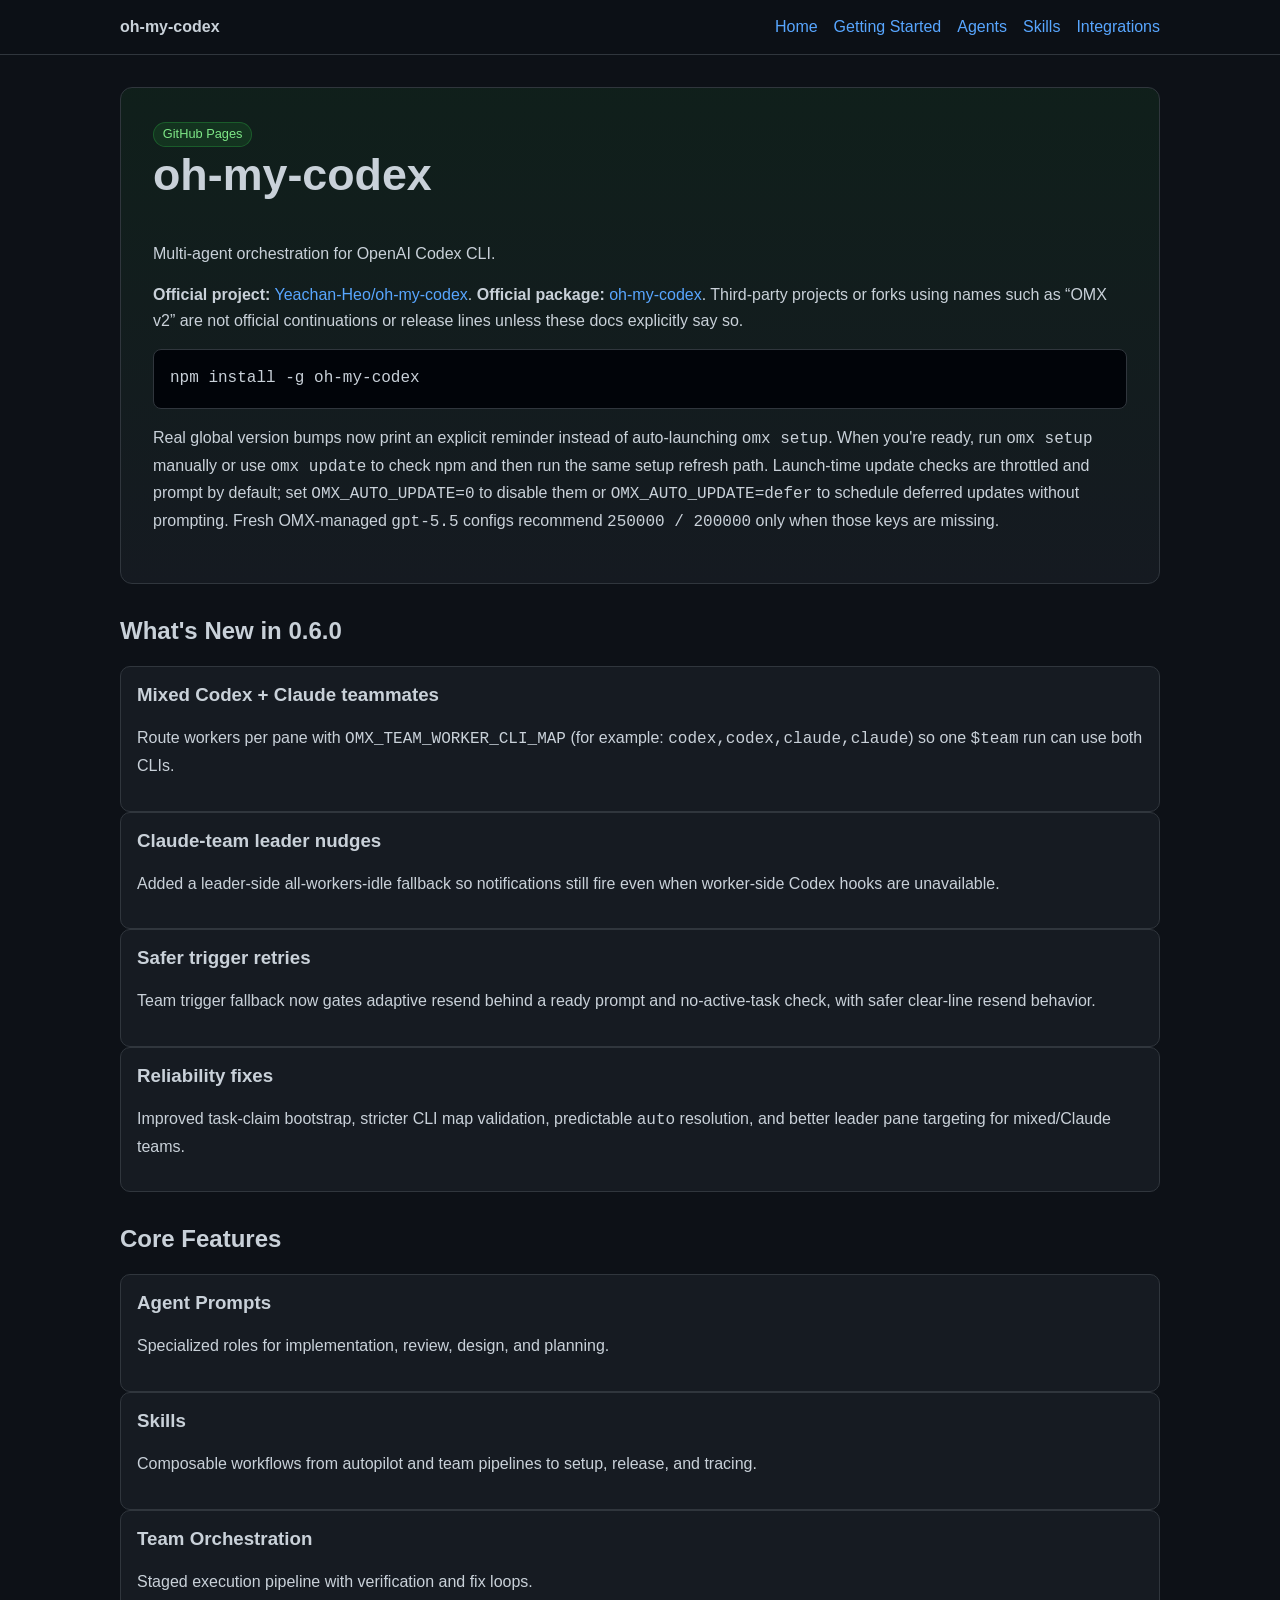
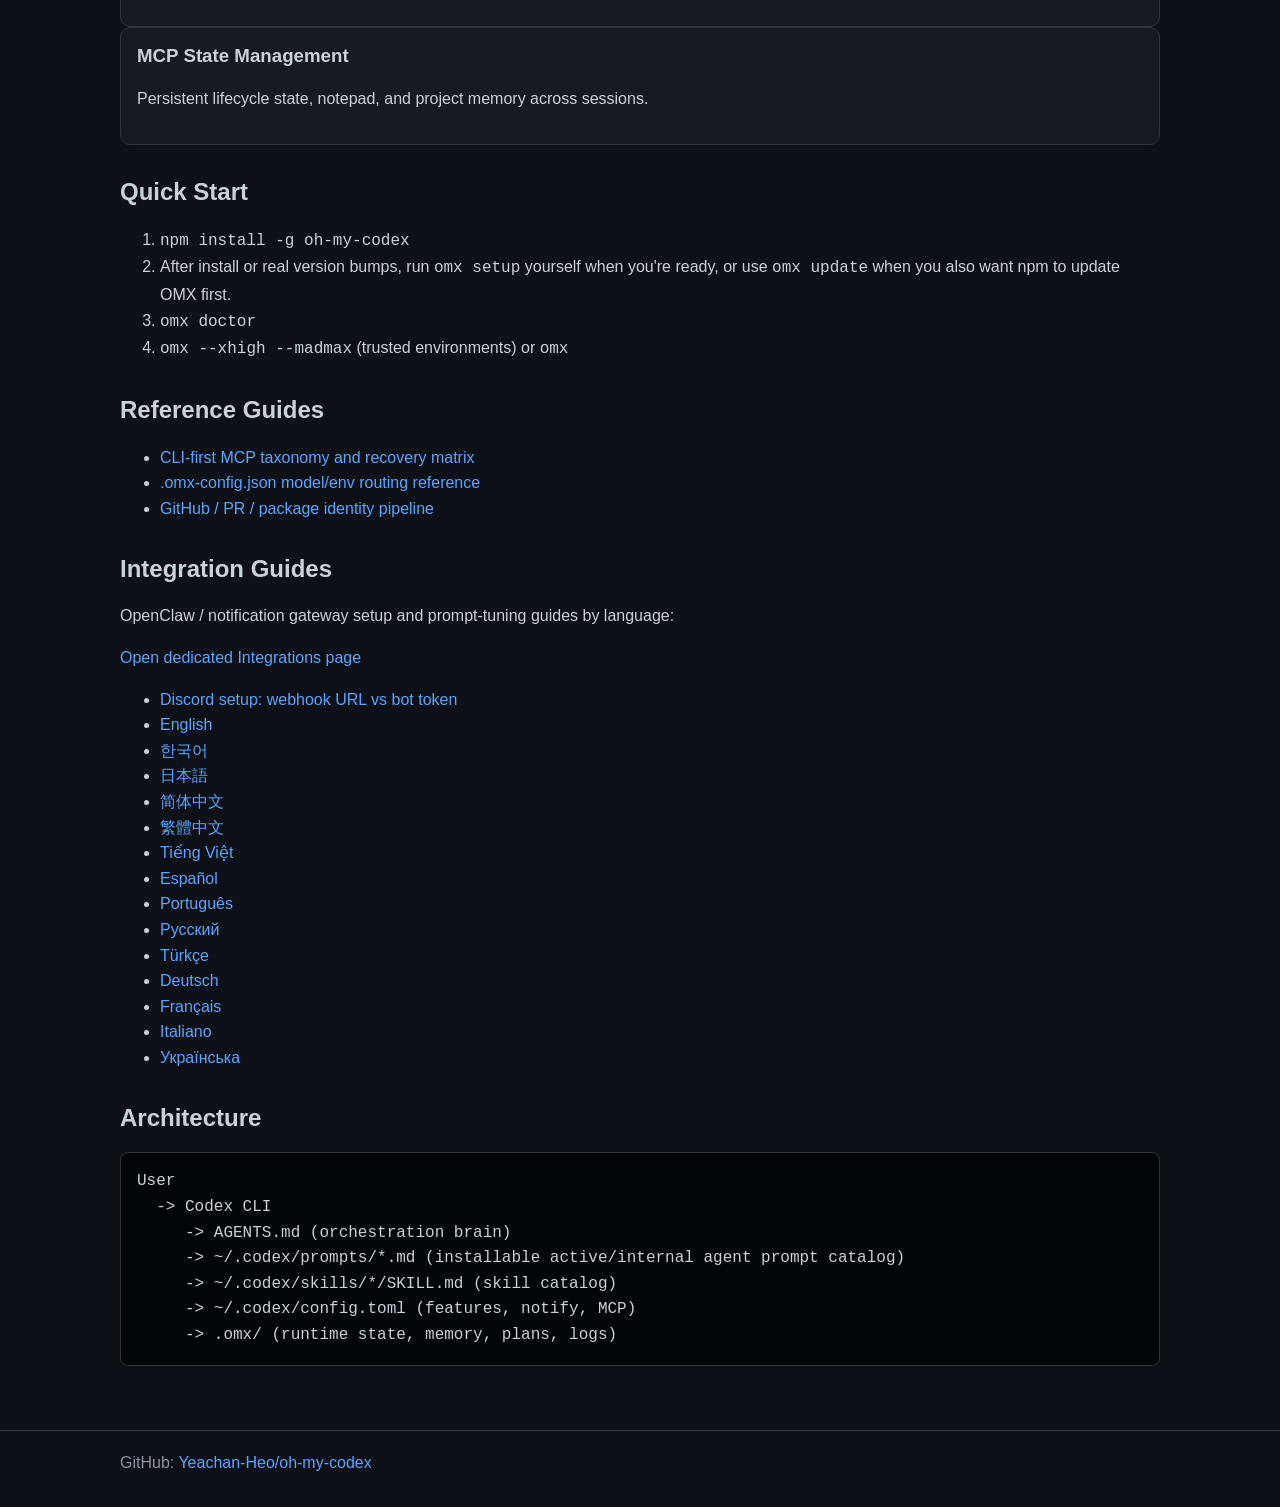
==== docs/index.html @ ea647501 "site: auto-sync from oh-my-codex source (2026-05-21)" ====
<!doctype html>
<html lang="en">
  <head>
    <meta charset="UTF-8" />
    <meta name="viewport" content="width=device-width, initial-scale=1.0" />
    <title>oh-my-codex Docs</title>
    <link rel="stylesheet" href="./style.css" />
  </head>
  <body>
    <header>
      <nav class="container nav" aria-label="Primary">
        <a class="brand" href="./index.html">oh-my-codex</a>
        <a class="active" href="./index.html">Home</a>
        <a href="./getting-started.html">Getting Started</a>
        <a href="./agents.html">Agents</a>
        <a href="./skills.html">Skills</a>
        <a href="./integrations.html">Integrations</a>
      </nav>
    </header>

    <main class="container">
      <section class="hero">
        <span class="badge">GitHub Pages</span>
        <h1>oh-my-codex</h1>
        <p>Multi-agent orchestration for OpenAI Codex CLI.</p>
        <p><strong>Official project:</strong> <a href="https://github.com/Yeachan-Heo/oh-my-codex">Yeachan-Heo/oh-my-codex</a>. <strong>Official package:</strong> <a href="https://www.npmjs.com/package/oh-my-codex">oh-my-codex</a>. Third-party projects or forks using names such as “OMX v2” are not official continuations or release lines unless these docs explicitly say so.</p>
        <pre><code>npm install -g oh-my-codex</code></pre>
        <p>Real global version bumps now print an explicit reminder instead of auto-launching <code>omx setup</code>. When you're ready, run <code>omx setup</code> manually or use <code>omx update</code> to check npm and then run the same setup refresh path. Launch-time update checks are throttled and prompt by default; set <code>OMX_AUTO_UPDATE=0</code> to disable them or <code>OMX_AUTO_UPDATE=defer</code> to schedule deferred updates without prompting. Fresh OMX-managed <code>gpt-5.5</code> configs recommend <code>250000 / 200000</code> only when those keys are missing.</p>
      </section>

      <section aria-labelledby="whats-new-060">
        <h2 id="whats-new-060">What's New in 0.6.0</h2>
        <div class="grid">
          <article class="card">
            <h3>Mixed Codex + Claude teammates</h3>
            <p>
              Route workers per pane with <code>OMX_TEAM_WORKER_CLI_MAP</code> (for example:
              <code>codex,codex,claude,claude</code>) so one <code>$team</code> run can use both CLIs.
            </p>
          </article>
          <article class="card">
            <h3>Claude-team leader nudges</h3>
            <p>
              Added a leader-side all-workers-idle fallback so notifications still fire even when worker-side Codex hooks are unavailable.
            </p>
          </article>
          <article class="card">
            <h3>Safer trigger retries</h3>
            <p>
              Team trigger fallback now gates adaptive resend behind a ready prompt and no-active-task check, with safer clear-line resend behavior.
            </p>
          </article>
          <article class="card">
            <h3>Reliability fixes</h3>
            <p>
              Improved task-claim bootstrap, stricter CLI map validation, predictable <code>auto</code> resolution, and better leader pane targeting for mixed/Claude teams.
            </p>
          </article>
        </div>
      </section>

      <h2>Core Features</h2>
      <div class="grid">
        <article class="card"><h3>Agent Prompts</h3><p>Specialized roles for implementation, review, design, and planning.</p></article>
        <article class="card"><h3>Skills</h3><p>Composable workflows from autopilot and team pipelines to setup, release, and tracing.</p></article>
        <article class="card"><h3>Team Orchestration</h3><p>Staged execution pipeline with verification and fix loops.</p></article>
        <article class="card"><h3>MCP State Management</h3><p>Persistent lifecycle state, notepad, and project memory across sessions.</p></article>
      </div>

      <h2>Quick Start</h2>
      <ol>
        <li><code>npm install -g oh-my-codex</code></li>
        <li>After install or real version bumps, run <code>omx setup</code> yourself when you're ready, or use <code>omx update</code> when you also want npm to update OMX first.</li>
        <li><code>omx doctor</code></li>
        <li><code>omx --xhigh --madmax</code> (trusted environments) or <code>omx</code></li>
      </ol>

      <h2>Reference Guides</h2>
      <ul>
        <li><a href="./architecture/cli-first-mcp-taxonomy.md">CLI-first MCP taxonomy and recovery matrix</a></li>
        <li><a href="./reference/omx-config-schema-routing.md">.omx-config.json model/env routing reference</a></li>
        <li><a href="./pipeline/github-pr-package-identity.md">GitHub / PR / package identity pipeline</a></li>
      </ul>

      <h2>Integration Guides</h2>
      <p>OpenClaw / notification gateway setup and prompt-tuning guides by language:</p>
      <p><a href="./integrations.html">Open dedicated Integrations page</a></p>
      <ul>
        <li><a href="./discord-integration.md">Discord setup: webhook URL vs bot token</a></li>
        <li><a href="./openclaw-integration.md">English</a></li>
        <li><a href="./openclaw-integration.ko.md">한국어</a></li>
        <li><a href="./openclaw-integration.ja.md">日本語</a></li>
        <li><a href="./openclaw-integration.zh.md">简体中文</a></li>
        <li><a href="./openclaw-integration.zh-TW.md">繁體中文</a></li>
        <li><a href="./openclaw-integration.vi.md">Tiếng Việt</a></li>
        <li><a href="./openclaw-integration.es.md">Español</a></li>
        <li><a href="./openclaw-integration.pt.md">Português</a></li>
        <li><a href="./openclaw-integration.ru.md">Русский</a></li>
        <li><a href="./openclaw-integration.tr.md">Türkçe</a></li>
        <li><a href="./openclaw-integration.de.md">Deutsch</a></li>
        <li><a href="./openclaw-integration.fr.md">Français</a></li>
        <li><a href="./openclaw-integration.it.md">Italiano</a></li>
        <li><a href="./openclaw-integration.uk.md">Українська</a></li>
      </ul>

      <h2>Architecture</h2>
      <pre><code>User
  -> Codex CLI
     -> AGENTS.md (orchestration brain)
     -> ~/.codex/prompts/*.md (installable active/internal agent prompt catalog)
     -> ~/.codex/skills/*/SKILL.md (skill catalog)
     -> ~/.codex/config.toml (features, notify, MCP)
     -> .omx/ (runtime state, memory, plans, logs)</code></pre>
    </main>

    <footer>
      <div class="container">
        <span class="muted">GitHub: <a href="https://github.com/Yeachan-Heo/oh-my-codex">Yeachan-Heo/oh-my-codex</a></span>
      </div>
    </footer>
  </body>
</html>
---- docs/style.css ----
* {
  box-sizing: border-box;
}

:root {
  --bg: #0d1117;
  --panel: #161b22;
  --text: #c9d1d9;
  --muted: #8b949e;
  --link: #58a6ff;
  --accent: #238636;
  --border: #30363d;
}

html,
body {
  margin: 0;
  padding: 0;
  background: var(--bg);
  color: var(--text);
  font-family: Inter, -apple-system, BlinkMacSystemFont, "Segoe UI", Roboto, Helvetica, Arial, sans-serif;
  line-height: 1.6;
}

a {
  color: var(--link);
  text-decoration: none;
}

a:hover {
  text-decoration: underline;
}

header {
  border-bottom: 1px solid var(--border);
  background: rgba(13, 17, 23, 0.95);
  position: sticky;
  top: 0;
  backdrop-filter: blur(6px);
}

.container {
  width: min(1040px, 92vw);
  margin: 0 auto;
}

.nav {
  display: flex;
  flex-wrap: wrap;
  align-items: center;
  gap: 1rem;
  padding: 0.9rem 0;
}

.brand {
  font-weight: 700;
  color: var(--text);
  margin-right: auto;
}

.nav-links {
  display: flex;
  flex-wrap: wrap;
  gap: 0.8rem;
}

.nav-links a {
  padding: 0.35rem 0.6rem;
  border-radius: 6px;
}

.nav-links a.active,
.nav-links a:hover {
  background: var(--panel);
}

main {
  padding: 2rem 0 3rem;
}

.hero {
  padding: 2rem;
  border: 1px solid var(--border);
  border-radius: 12px;
  background: linear-gradient(180deg, rgba(35, 134, 54, 0.12), rgba(22, 27, 34, 0.9));
}

h1,
h2,
h3 {
  line-height: 1.25;
  margin-top: 0;
}

h1 {
  font-size: clamp(1.8rem, 3.8vw, 2.8rem);
}

h2 {
  margin-top: 2rem;
  font-size: 1.5rem;
}

.card-grid {
  display: grid;
  grid-template-columns: repeat(auto-fit, minmax(240px, 1fr));
  gap: 1rem;
  margin-top: 1rem;
}

.card {
  background: var(--panel);
  border: 1px solid var(--border);
  border-radius: 10px;
  padding: 1rem;
}

.badge {
  display: inline-block;
  background: rgba(35, 134, 54, 0.2);
  color: #7ee787;
  border: 1px solid rgba(35, 134, 54, 0.5);
  border-radius: 999px;
  padding: 0.1rem 0.55rem;
  font-size: 0.8rem;
}

code,
pre {
  font-family: ui-monospace, SFMono-Regular, Menlo, Monaco, Consolas, "Liberation Mono", "Courier New", monospace;
}

pre {
  margin: 1rem 0;
  padding: 1rem;
  border-radius: 8px;
  border: 1px solid var(--border);
  background: #010409;
  overflow-x: auto;
}

table {
  width: 100%;
  border-collapse: collapse;
  margin-top: 1rem;
}

th,
td {
  text-align: left;
  border: 1px solid var(--border);
  padding: 0.65rem;
  vertical-align: top;
}

th {
  background: #161b22;
}

.muted {
  color: var(--muted);
}

footer {
  border-top: 1px solid var(--border);
  padding: 1.2rem 0 2rem;
  color: var(--muted);
}

@media (max-width: 700px) {
  .brand {
    width: 100%;
    margin-right: 0;
  }

  .hero {
    padding: 1.3rem;
  }
}
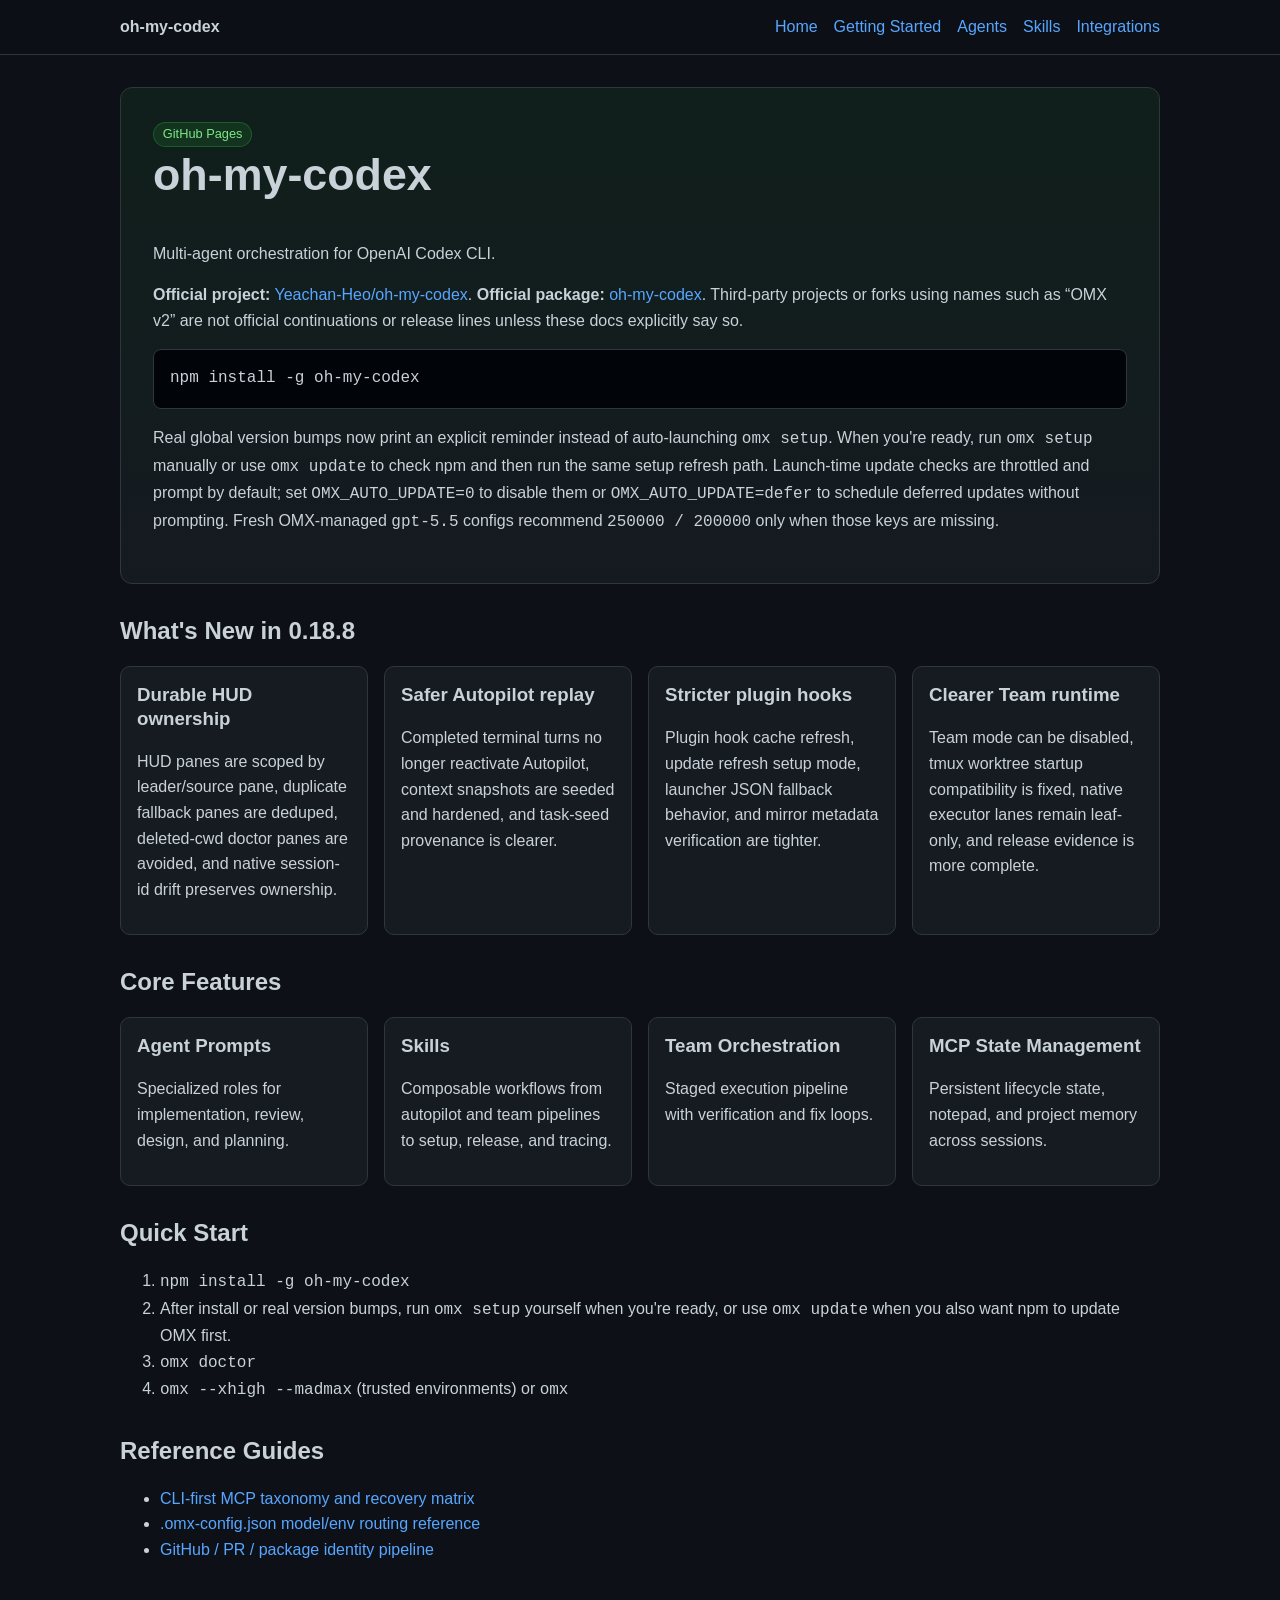
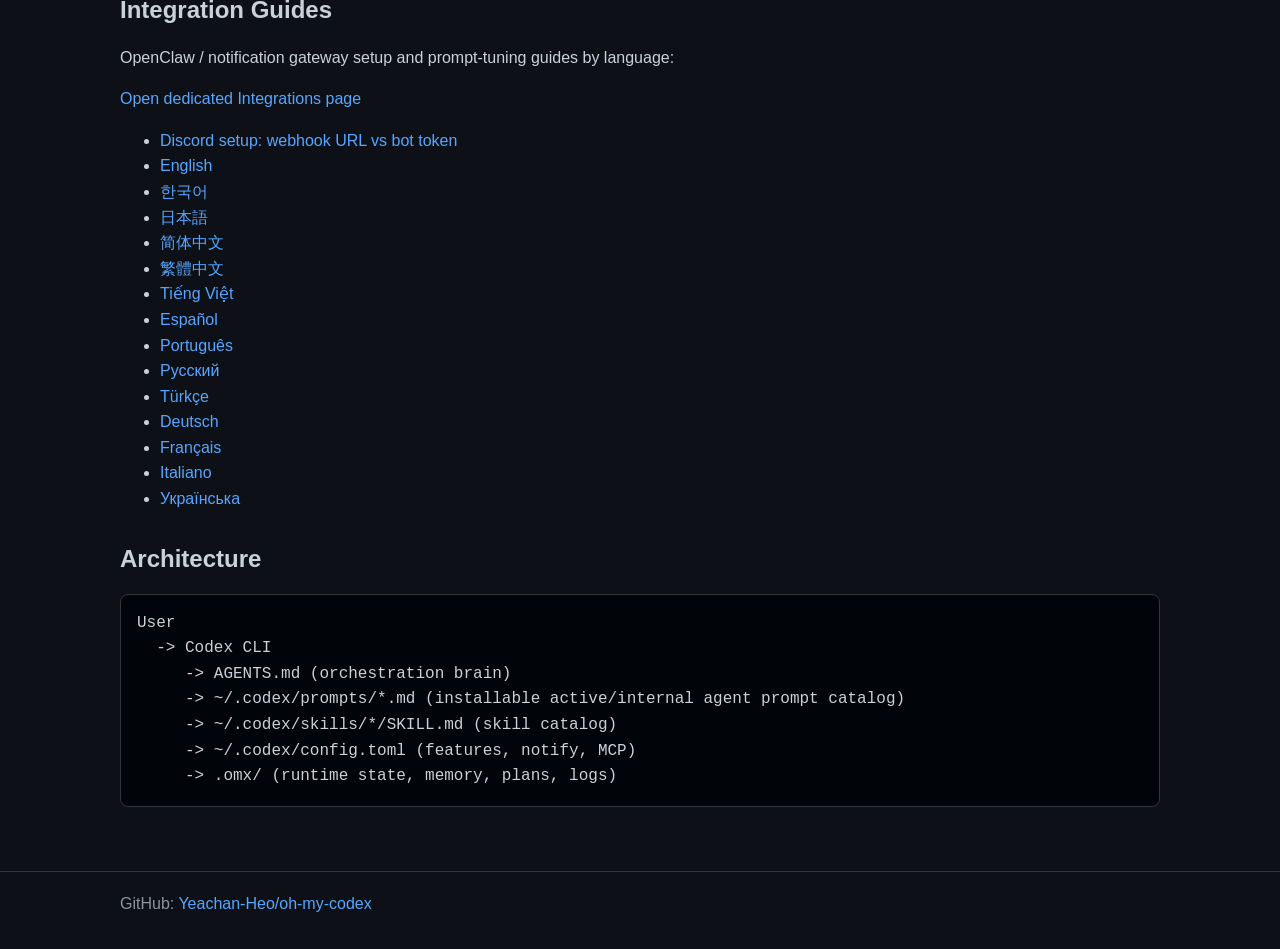
==== commit 0dea40ce: "Keep public website aligned with OmX v0.18.8 Constraint: Clean temp checkout only; canonical /home/b" ====
--- a/docs/index.html
+++ b/docs/index.html
@@ -28,33 +28,24 @@
         <p>Real global version bumps now print an explicit reminder instead of auto-launching <code>omx setup</code>. When you're ready, run <code>omx setup</code> manually or use <code>omx update</code> to check npm and then run the same setup refresh path. Launch-time update checks are throttled and prompt by default; set <code>OMX_AUTO_UPDATE=0</code> to disable them or <code>OMX_AUTO_UPDATE=defer</code> to schedule deferred updates without prompting. Fresh OMX-managed <code>gpt-5.5</code> configs recommend <code>250000 / 200000</code> only when those keys are missing.</p>
       </section>
 
-      <section aria-labelledby="whats-new-060">
-        <h2 id="whats-new-060">What's New in 0.6.0</h2>
+      <section aria-labelledby="whats-new-0188">
+        <h2 id="whats-new-0188">What's New in 0.18.8</h2>
         <div class="grid">
           <article class="card">
-            <h3>Mixed Codex + Claude teammates</h3>
-            <p>
-              Route workers per pane with <code>OMX_TEAM_WORKER_CLI_MAP</code> (for example:
-              <code>codex,codex,claude,claude</code>) so one <code>$team</code> run can use both CLIs.
-            </p>
+            <h3>Durable HUD ownership</h3>
+            <p>HUD panes are scoped by leader/source pane, duplicate fallback panes are deduped, deleted-cwd doctor panes are avoided, and native session-id drift preserves ownership.</p>
           </article>
           <article class="card">
-            <h3>Claude-team leader nudges</h3>
-            <p>
-              Added a leader-side all-workers-idle fallback so notifications still fire even when worker-side Codex hooks are unavailable.
-            </p>
+            <h3>Safer Autopilot replay</h3>
+            <p>Completed terminal turns no longer reactivate Autopilot, context snapshots are seeded and hardened, and task-seed provenance is clearer.</p>
           </article>
           <article class="card">
-            <h3>Safer trigger retries</h3>
-            <p>
-              Team trigger fallback now gates adaptive resend behind a ready prompt and no-active-task check, with safer clear-line resend behavior.
-            </p>
+            <h3>Stricter plugin hooks</h3>
+            <p>Plugin hook cache refresh, update refresh setup mode, launcher JSON fallback behavior, and mirror metadata verification are tighter.</p>
           </article>
           <article class="card">
-            <h3>Reliability fixes</h3>
-            <p>
-              Improved task-claim bootstrap, stricter CLI map validation, predictable <code>auto</code> resolution, and better leader pane targeting for mixed/Claude teams.
-            </p>
+            <h3>Clearer Team runtime</h3>
+            <p>Team mode can be disabled, tmux worktree startup compatibility is fixed, native executor lanes remain leaf-only, and release evidence is more complete.</p>
           </article>
         </div>
       </section>
--- a/docs/style.css
+++ b/docs/style.css
@@ -101,6 +101,7 @@
   font-size: 1.5rem;
 }
 
+.grid,
 .card-grid {
   display: grid;
   grid-template-columns: repeat(auto-fit, minmax(240px, 1fr));
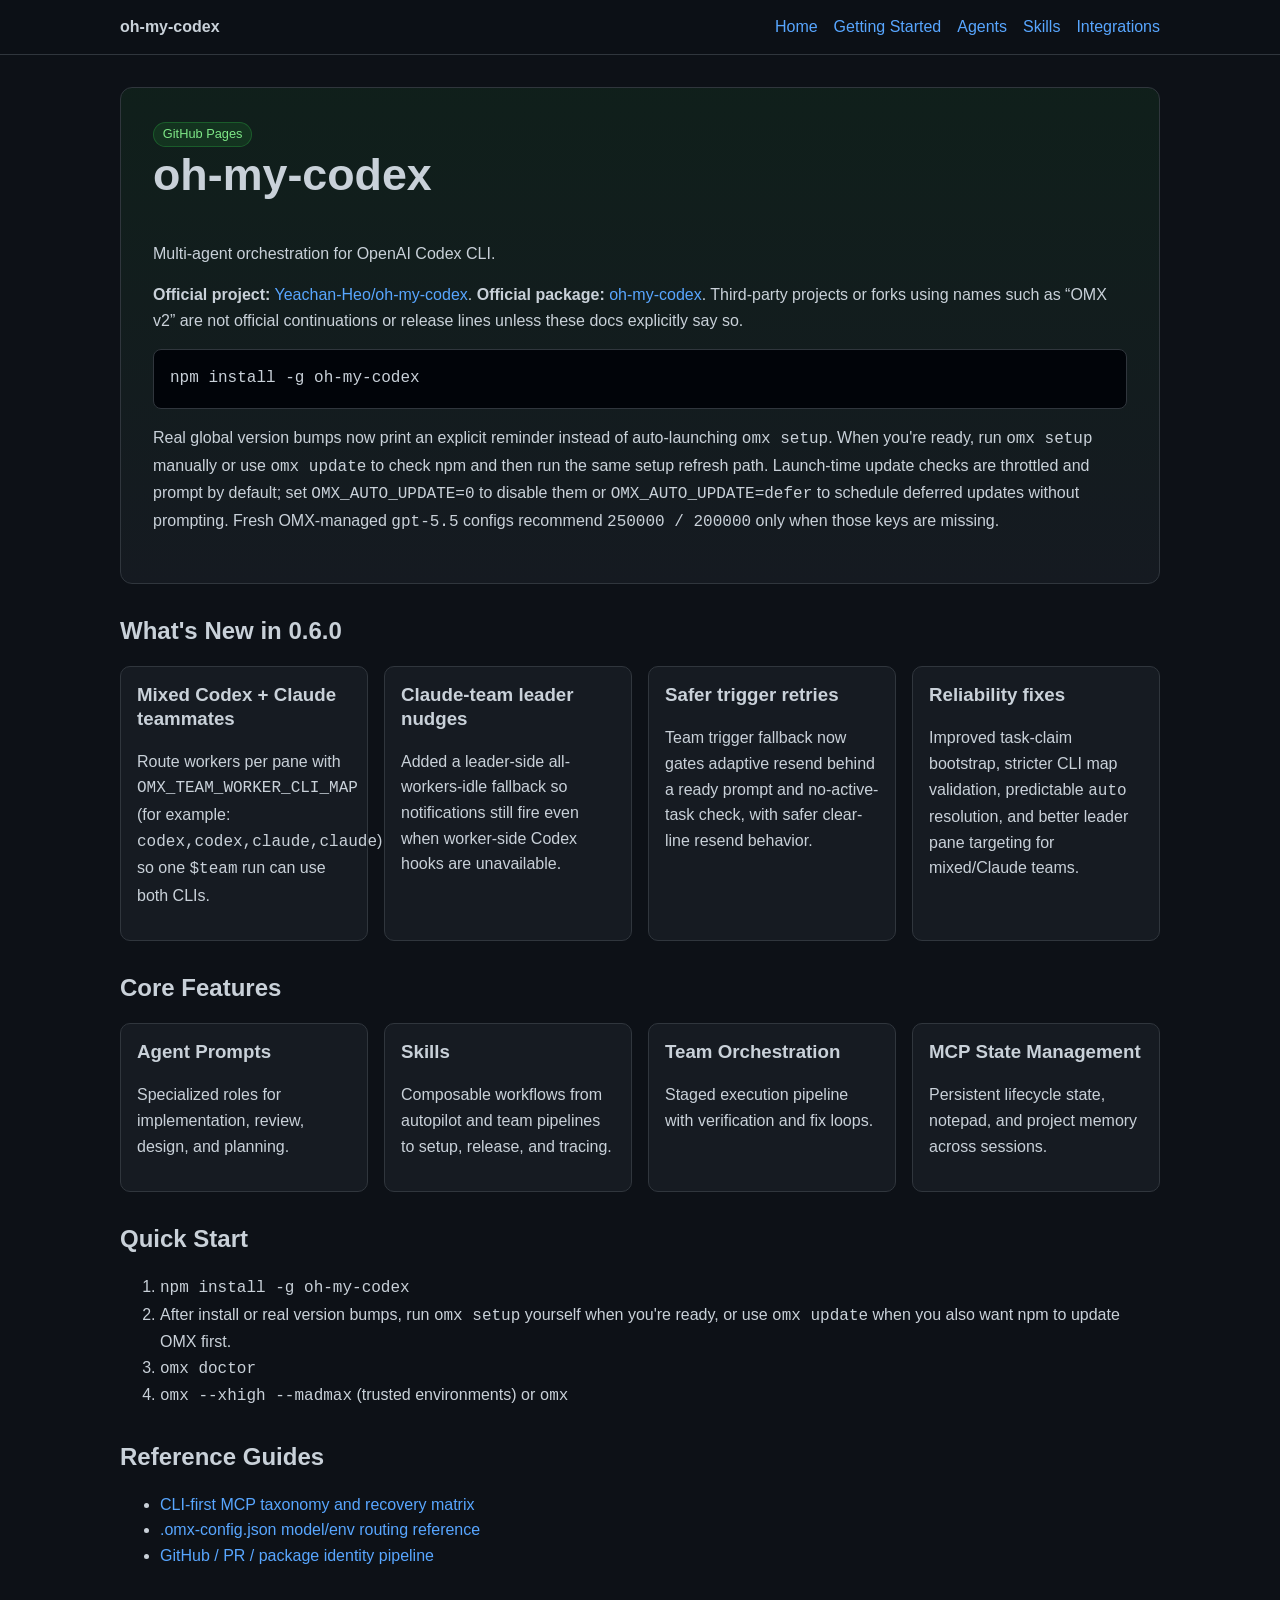
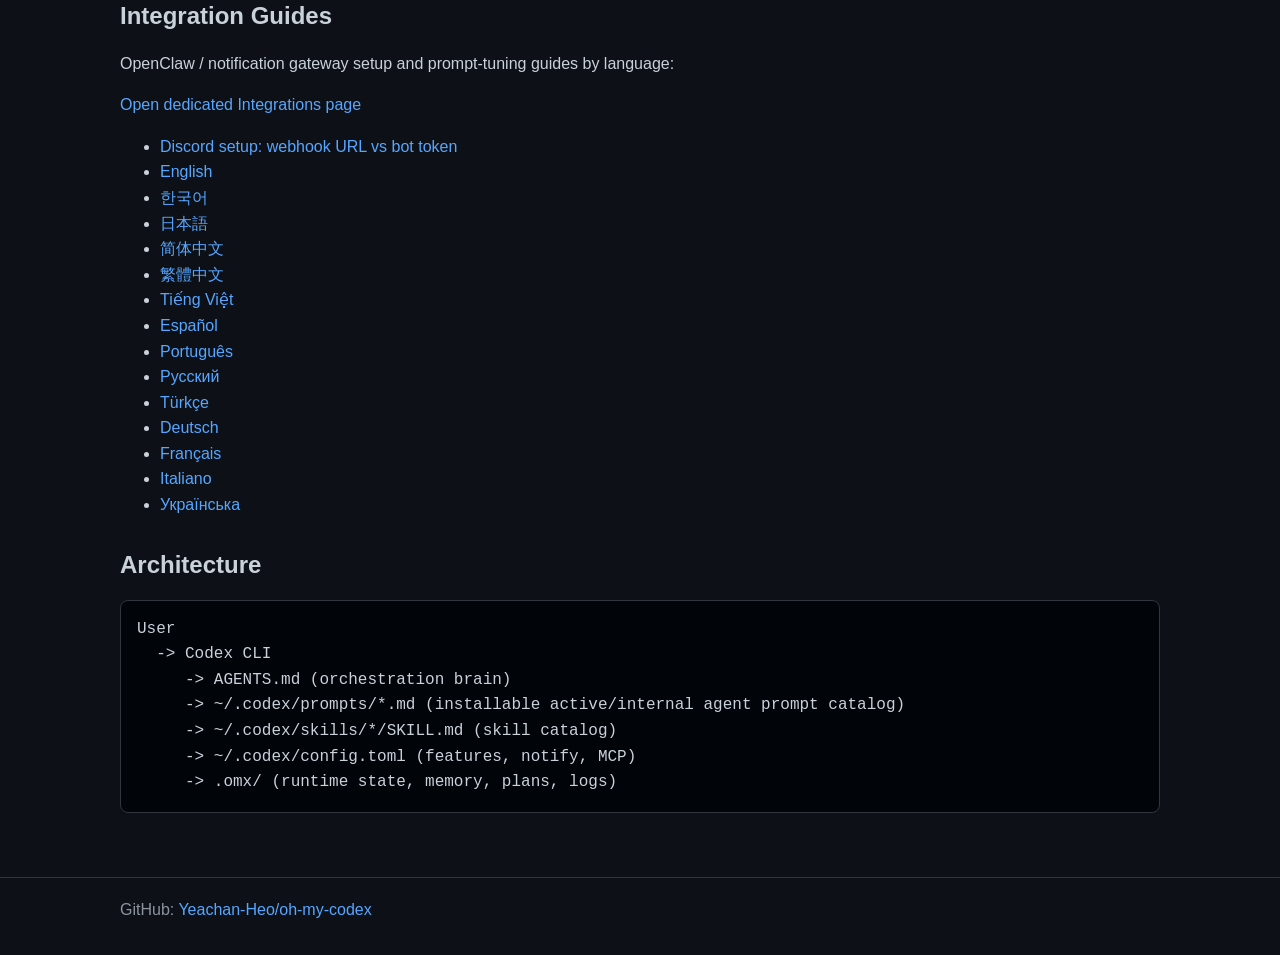
==== commit aa19e822: "site: auto-sync from oh-my-codex source (2026-06-01)" ====
--- a/docs/index.html
+++ b/docs/index.html
@@ -28,24 +28,33 @@
         <p>Real global version bumps now print an explicit reminder instead of auto-launching <code>omx setup</code>. When you're ready, run <code>omx setup</code> manually or use <code>omx update</code> to check npm and then run the same setup refresh path. Launch-time update checks are throttled and prompt by default; set <code>OMX_AUTO_UPDATE=0</code> to disable them or <code>OMX_AUTO_UPDATE=defer</code> to schedule deferred updates without prompting. Fresh OMX-managed <code>gpt-5.5</code> configs recommend <code>250000 / 200000</code> only when those keys are missing.</p>
       </section>
 
-      <section aria-labelledby="whats-new-0188">
-        <h2 id="whats-new-0188">What's New in 0.18.8</h2>
+      <section aria-labelledby="whats-new-060">
+        <h2 id="whats-new-060">What's New in 0.6.0</h2>
         <div class="grid">
           <article class="card">
-            <h3>Durable HUD ownership</h3>
-            <p>HUD panes are scoped by leader/source pane, duplicate fallback panes are deduped, deleted-cwd doctor panes are avoided, and native session-id drift preserves ownership.</p>
+            <h3>Mixed Codex + Claude teammates</h3>
+            <p>
+              Route workers per pane with <code>OMX_TEAM_WORKER_CLI_MAP</code> (for example:
+              <code>codex,codex,claude,claude</code>) so one <code>$team</code> run can use both CLIs.
+            </p>
           </article>
           <article class="card">
-            <h3>Safer Autopilot replay</h3>
-            <p>Completed terminal turns no longer reactivate Autopilot, context snapshots are seeded and hardened, and task-seed provenance is clearer.</p>
+            <h3>Claude-team leader nudges</h3>
+            <p>
+              Added a leader-side all-workers-idle fallback so notifications still fire even when worker-side Codex hooks are unavailable.
+            </p>
           </article>
           <article class="card">
-            <h3>Stricter plugin hooks</h3>
-            <p>Plugin hook cache refresh, update refresh setup mode, launcher JSON fallback behavior, and mirror metadata verification are tighter.</p>
+            <h3>Safer trigger retries</h3>
+            <p>
+              Team trigger fallback now gates adaptive resend behind a ready prompt and no-active-task check, with safer clear-line resend behavior.
+            </p>
           </article>
           <article class="card">
-            <h3>Clearer Team runtime</h3>
-            <p>Team mode can be disabled, tmux worktree startup compatibility is fixed, native executor lanes remain leaf-only, and release evidence is more complete.</p>
+            <h3>Reliability fixes</h3>
+            <p>
+              Improved task-claim bootstrap, stricter CLI map validation, predictable <code>auto</code> resolution, and better leader pane targeting for mixed/Claude teams.
+            </p>
           </article>
         </div>
       </section>
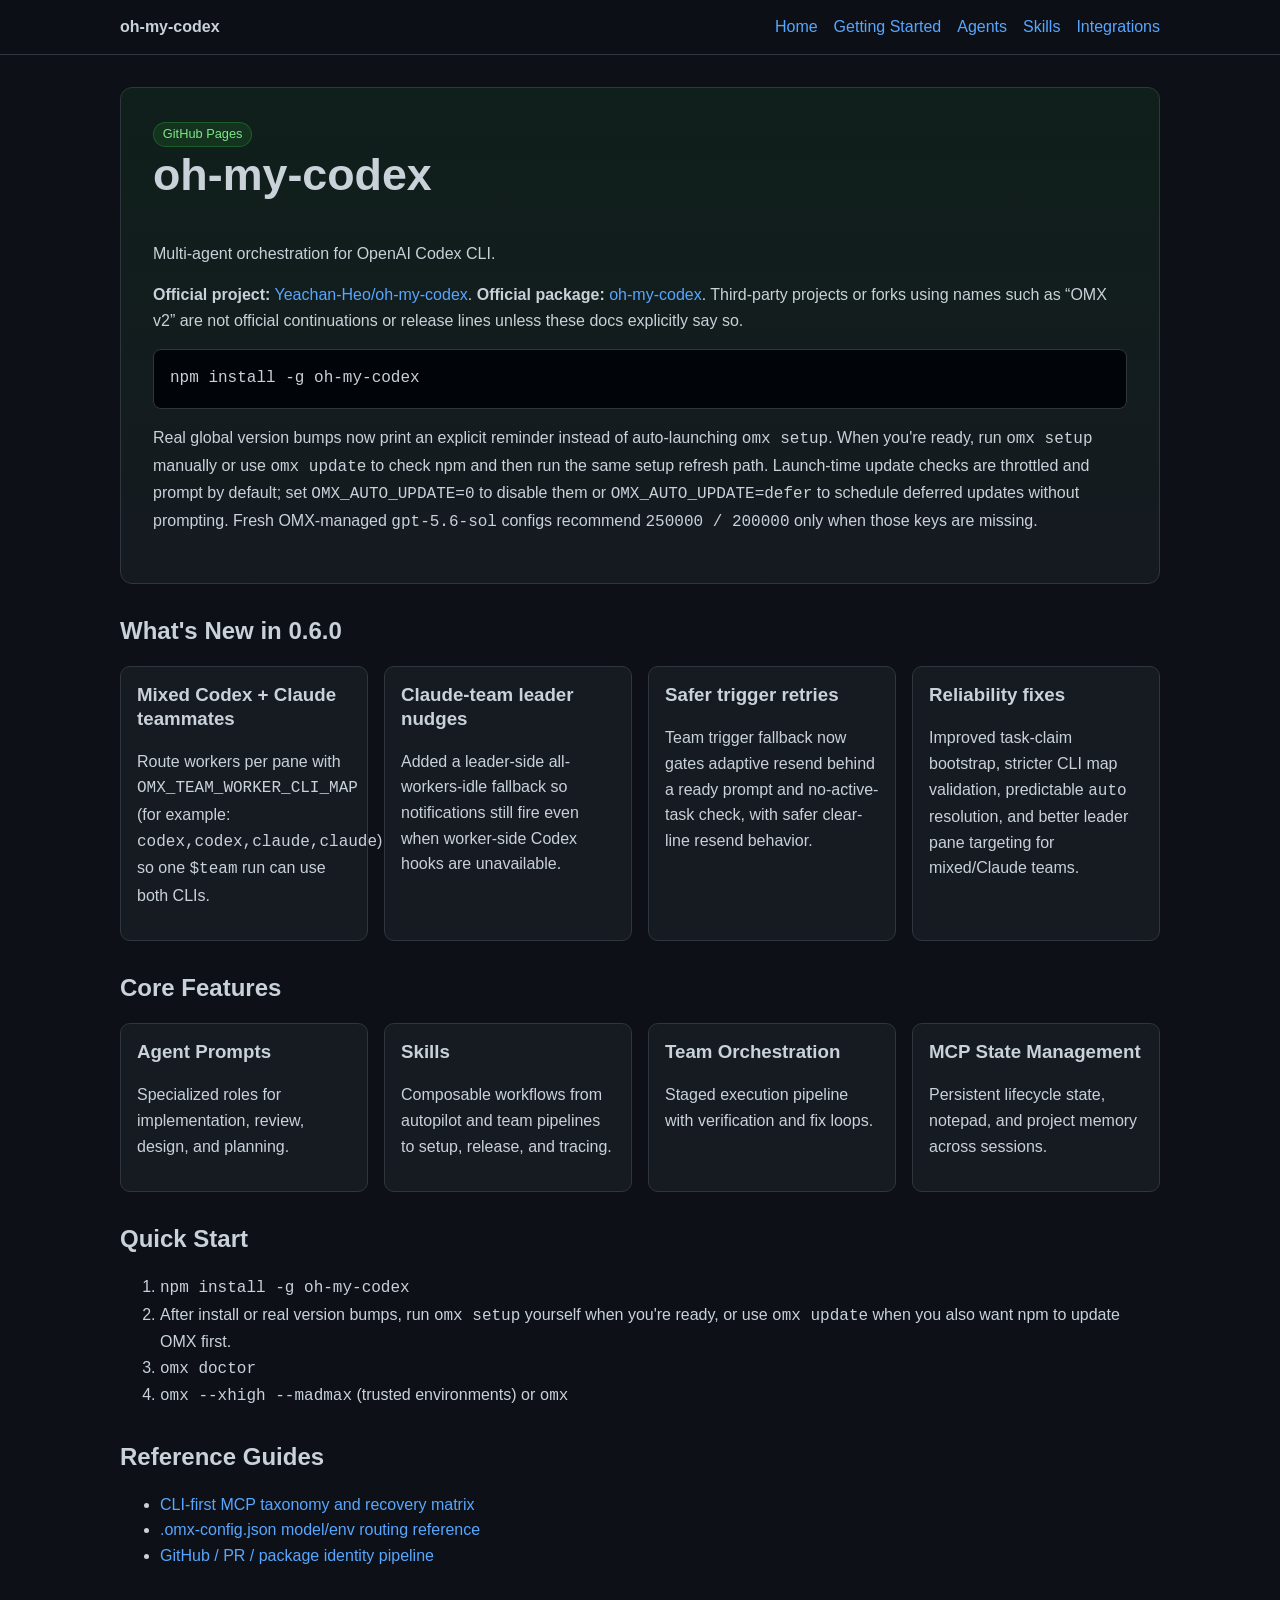
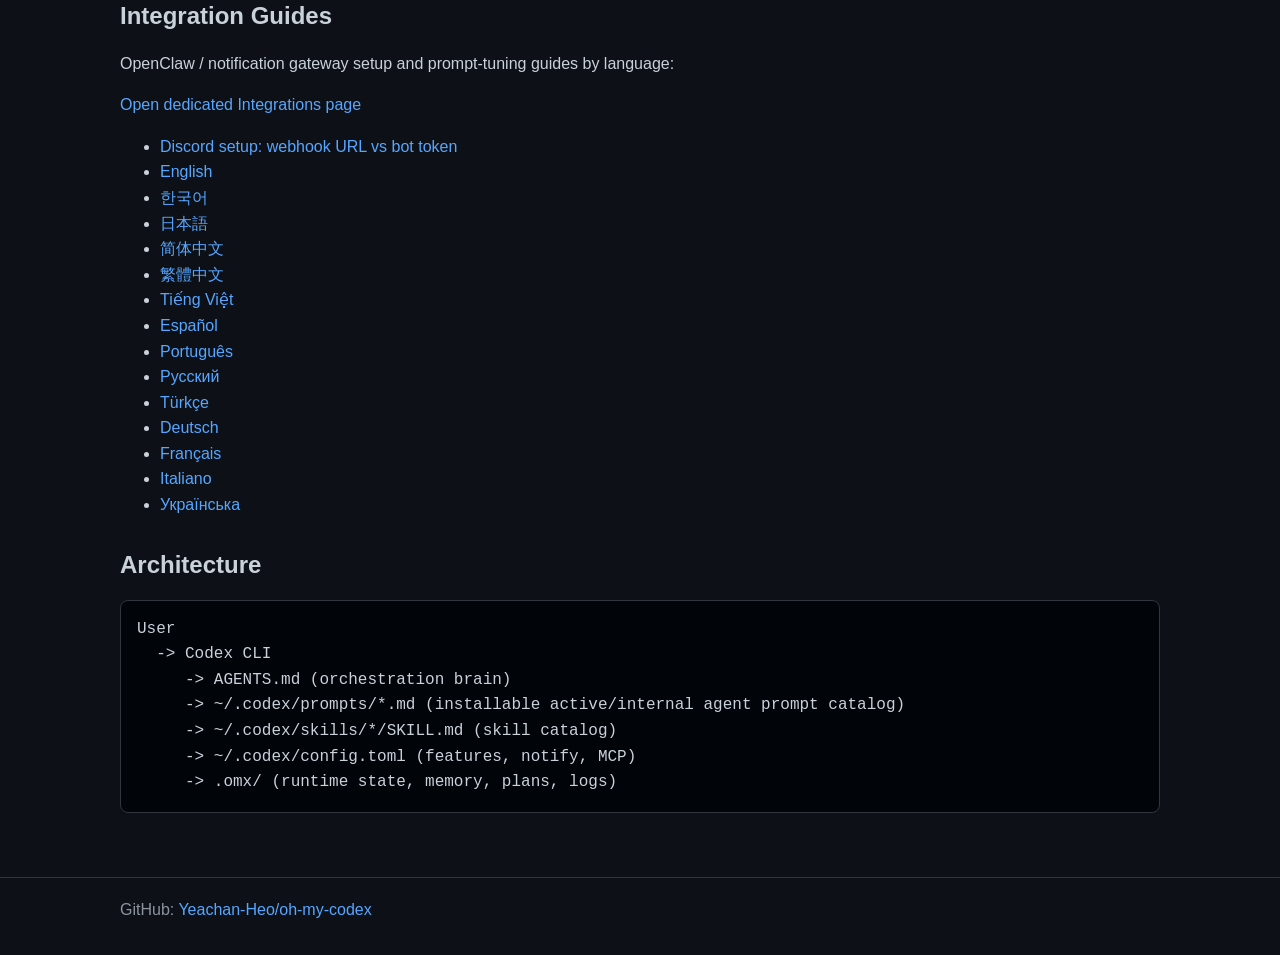
==== commit 833caefd: "site: auto-sync from oh-my-codex source (2026-07-10)" ====
--- a/docs/index.html
+++ b/docs/index.html
@@ -25,7 +25,7 @@
         <p>Multi-agent orchestration for OpenAI Codex CLI.</p>
         <p><strong>Official project:</strong> <a href="https://github.com/Yeachan-Heo/oh-my-codex">Yeachan-Heo/oh-my-codex</a>. <strong>Official package:</strong> <a href="https://www.npmjs.com/package/oh-my-codex">oh-my-codex</a>. Third-party projects or forks using names such as “OMX v2” are not official continuations or release lines unless these docs explicitly say so.</p>
         <pre><code>npm install -g oh-my-codex</code></pre>
-        <p>Real global version bumps now print an explicit reminder instead of auto-launching <code>omx setup</code>. When you're ready, run <code>omx setup</code> manually or use <code>omx update</code> to check npm and then run the same setup refresh path. Launch-time update checks are throttled and prompt by default; set <code>OMX_AUTO_UPDATE=0</code> to disable them or <code>OMX_AUTO_UPDATE=defer</code> to schedule deferred updates without prompting. Fresh OMX-managed <code>gpt-5.5</code> configs recommend <code>250000 / 200000</code> only when those keys are missing.</p>
+        <p>Real global version bumps now print an explicit reminder instead of auto-launching <code>omx setup</code>. When you're ready, run <code>omx setup</code> manually or use <code>omx update</code> to check npm and then run the same setup refresh path. Launch-time update checks are throttled and prompt by default; set <code>OMX_AUTO_UPDATE=0</code> to disable them or <code>OMX_AUTO_UPDATE=defer</code> to schedule deferred updates without prompting. Fresh OMX-managed <code>gpt-5.6-sol</code> configs recommend <code>250000 / 200000</code> only when those keys are missing.</p>
       </section>
 
       <section aria-labelledby="whats-new-060">
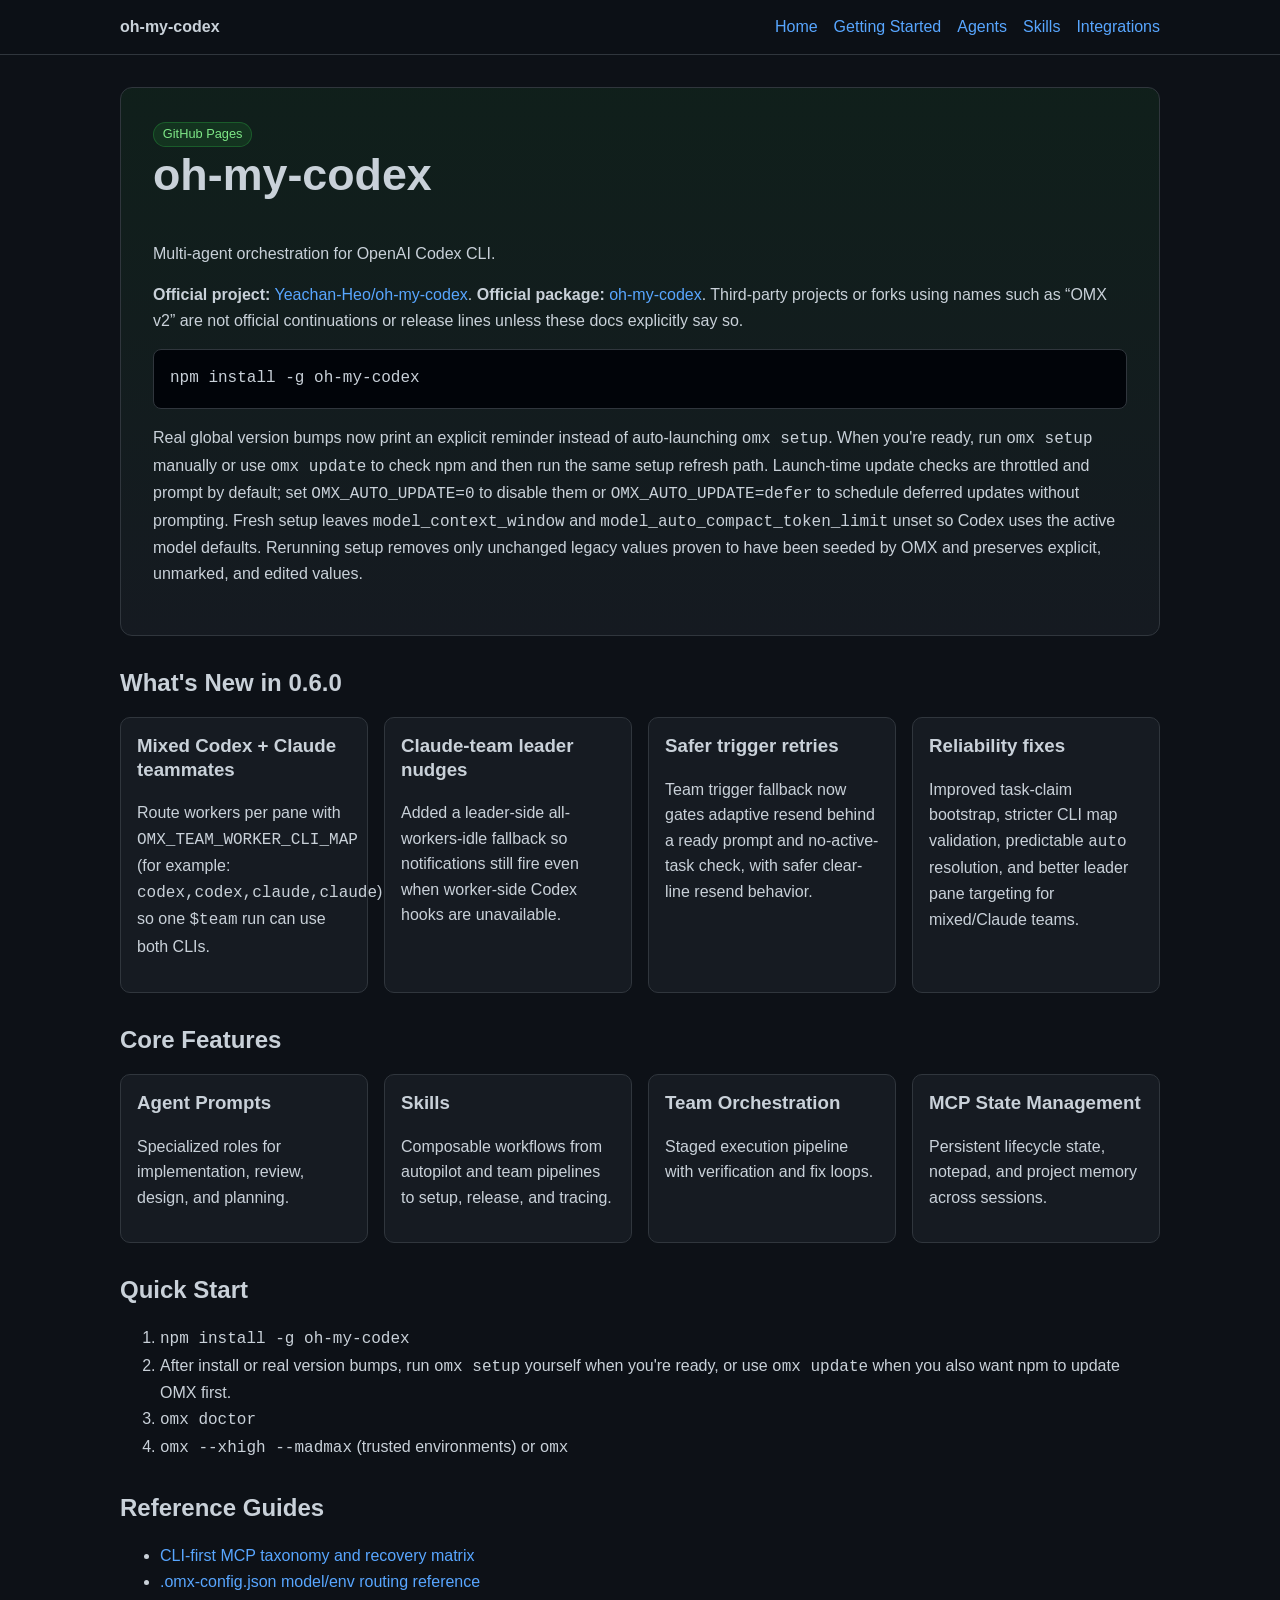
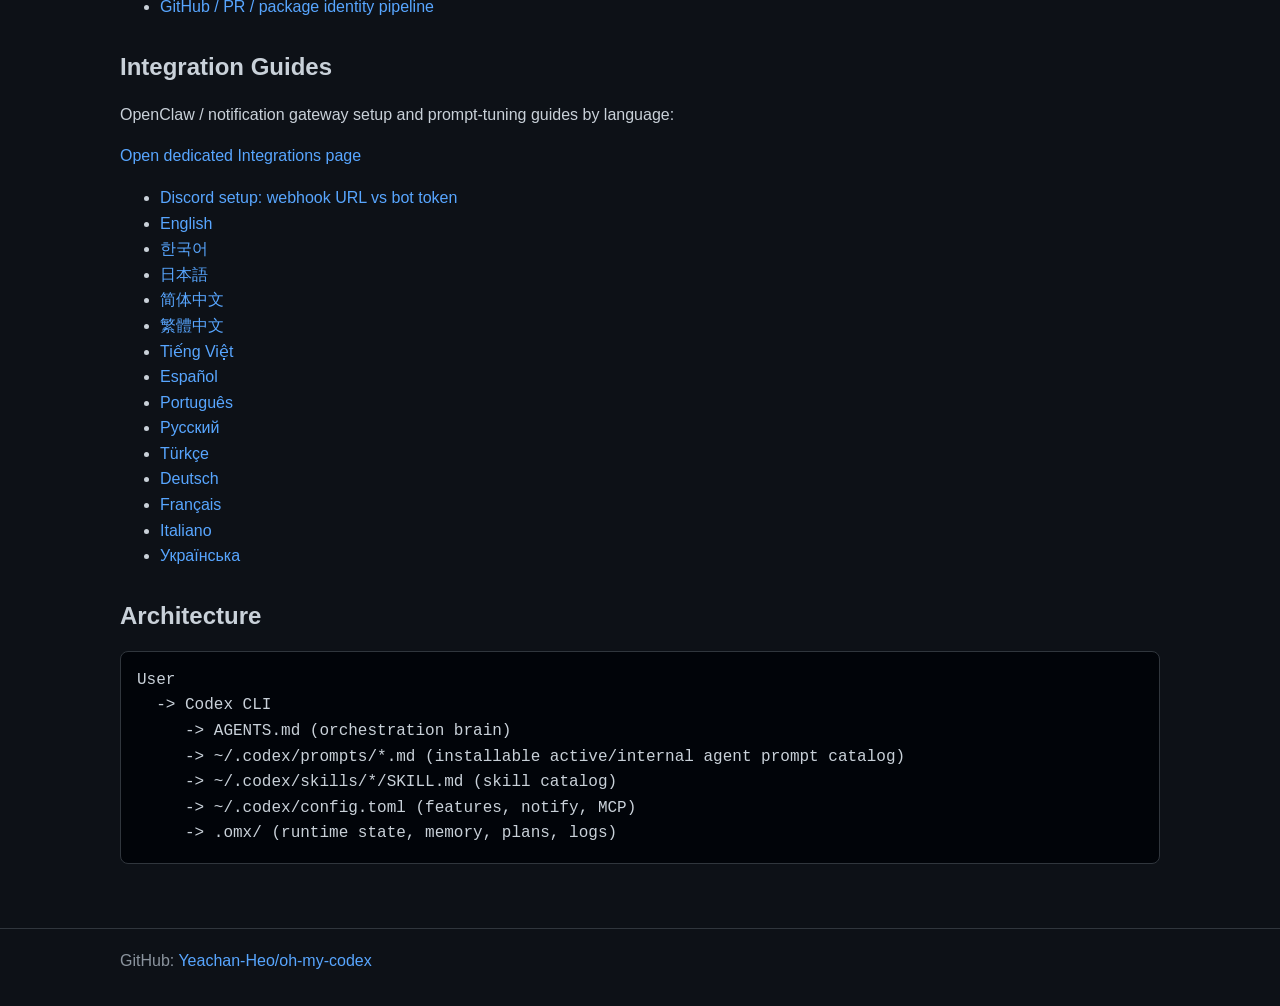
==== commit 7846e0ce: "site: auto-sync from oh-my-codex source (2026-07-12)" ====
--- a/docs/index.html
+++ b/docs/index.html
@@ -25,7 +25,7 @@
         <p>Multi-agent orchestration for OpenAI Codex CLI.</p>
         <p><strong>Official project:</strong> <a href="https://github.com/Yeachan-Heo/oh-my-codex">Yeachan-Heo/oh-my-codex</a>. <strong>Official package:</strong> <a href="https://www.npmjs.com/package/oh-my-codex">oh-my-codex</a>. Third-party projects or forks using names such as “OMX v2” are not official continuations or release lines unless these docs explicitly say so.</p>
         <pre><code>npm install -g oh-my-codex</code></pre>
-        <p>Real global version bumps now print an explicit reminder instead of auto-launching <code>omx setup</code>. When you're ready, run <code>omx setup</code> manually or use <code>omx update</code> to check npm and then run the same setup refresh path. Launch-time update checks are throttled and prompt by default; set <code>OMX_AUTO_UPDATE=0</code> to disable them or <code>OMX_AUTO_UPDATE=defer</code> to schedule deferred updates without prompting. Fresh OMX-managed <code>gpt-5.6-sol</code> configs recommend <code>250000 / 200000</code> only when those keys are missing.</p>
+        <p>Real global version bumps now print an explicit reminder instead of auto-launching <code>omx setup</code>. When you're ready, run <code>omx setup</code> manually or use <code>omx update</code> to check npm and then run the same setup refresh path. Launch-time update checks are throttled and prompt by default; set <code>OMX_AUTO_UPDATE=0</code> to disable them or <code>OMX_AUTO_UPDATE=defer</code> to schedule deferred updates without prompting. Fresh setup leaves <code>model_context_window</code> and <code>model_auto_compact_token_limit</code> unset so Codex uses the active model defaults. Rerunning setup removes only unchanged legacy values proven to have been seeded by OMX and preserves explicit, unmarked, and edited values.</p>
       </section>
 
       <section aria-labelledby="whats-new-060">
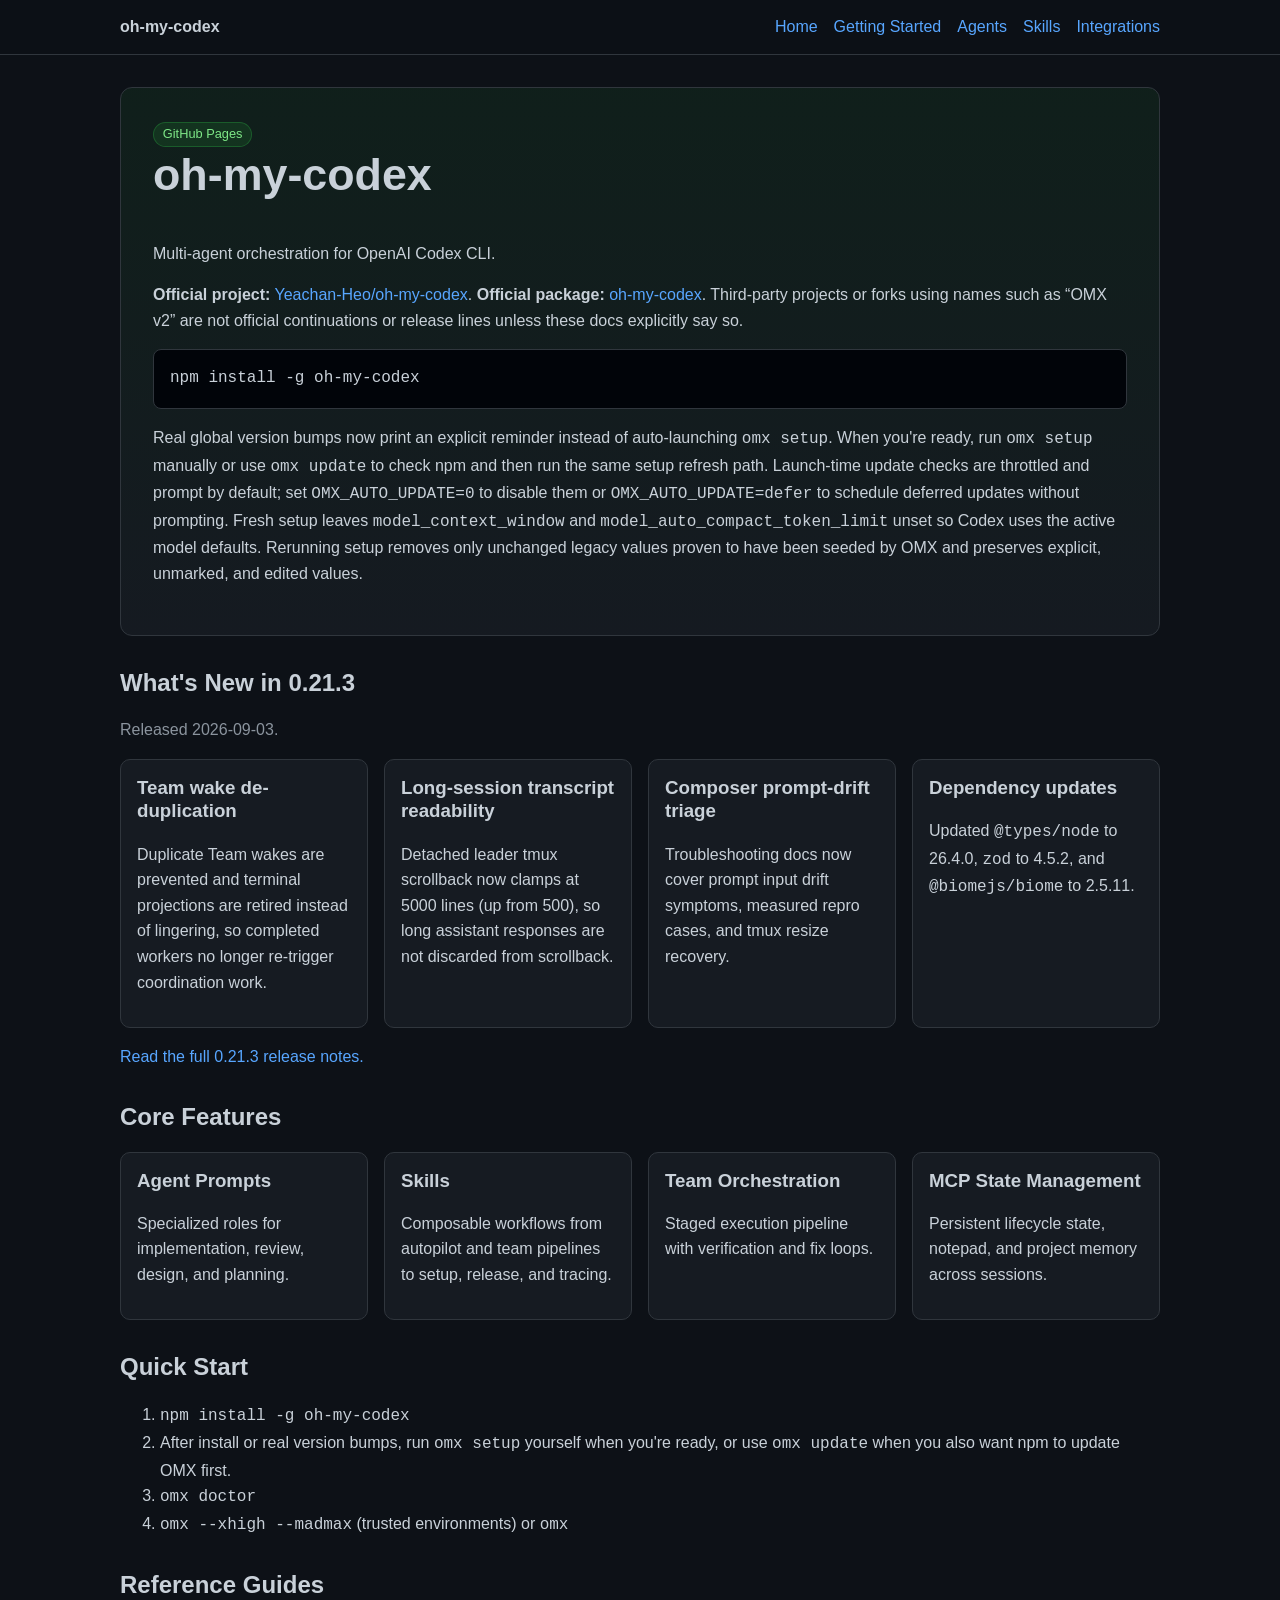
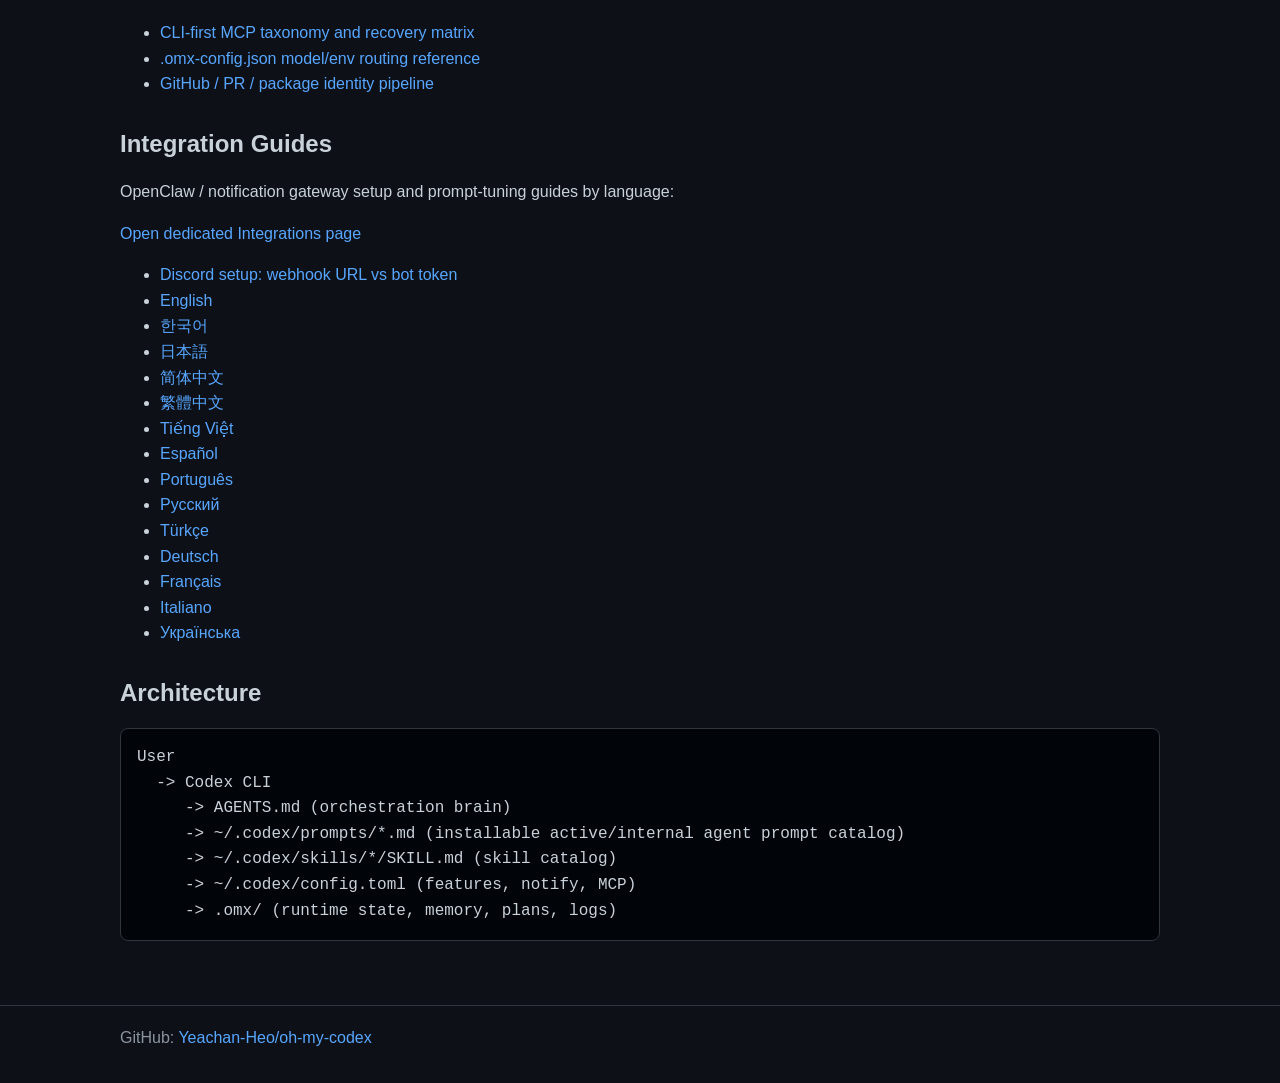
==== commit 16ad816b: "docs: mirror the corrected source docs ahead of the hourly sync Pulls the upstream fixes (autoresear" ====
--- a/docs/index.html
+++ b/docs/index.html
@@ -28,35 +28,36 @@
         <p>Real global version bumps now print an explicit reminder instead of auto-launching <code>omx setup</code>. When you're ready, run <code>omx setup</code> manually or use <code>omx update</code> to check npm and then run the same setup refresh path. Launch-time update checks are throttled and prompt by default; set <code>OMX_AUTO_UPDATE=0</code> to disable them or <code>OMX_AUTO_UPDATE=defer</code> to schedule deferred updates without prompting. Fresh setup leaves <code>model_context_window</code> and <code>model_auto_compact_token_limit</code> unset so Codex uses the active model defaults. Rerunning setup removes only unchanged legacy values proven to have been seeded by OMX and preserves explicit, unmarked, and edited values.</p>
       </section>
 
-      <section aria-labelledby="whats-new-060">
-        <h2 id="whats-new-060">What's New in 0.6.0</h2>
+      <section aria-labelledby="whats-new-0213">
+        <h2 id="whats-new-0213">What's New in 0.21.3</h2>
+        <p class="muted">Released 2026-09-03.</p>
         <div class="grid">
           <article class="card">
-            <h3>Mixed Codex + Claude teammates</h3>
+            <h3>Team wake de-duplication</h3>
             <p>
-              Route workers per pane with <code>OMX_TEAM_WORKER_CLI_MAP</code> (for example:
-              <code>codex,codex,claude,claude</code>) so one <code>$team</code> run can use both CLIs.
+              Duplicate Team wakes are prevented and terminal projections are retired instead of lingering, so completed workers no longer re-trigger coordination work.
             </p>
           </article>
           <article class="card">
-            <h3>Claude-team leader nudges</h3>
+            <h3>Long-session transcript readability</h3>
             <p>
-              Added a leader-side all-workers-idle fallback so notifications still fire even when worker-side Codex hooks are unavailable.
+              Detached leader tmux scrollback now clamps at 5000 lines (up from 500), so long assistant responses are not discarded from scrollback.
             </p>
           </article>
           <article class="card">
-            <h3>Safer trigger retries</h3>
+            <h3>Composer prompt-drift triage</h3>
             <p>
-              Team trigger fallback now gates adaptive resend behind a ready prompt and no-active-task check, with safer clear-line resend behavior.
+              Troubleshooting docs now cover prompt input drift symptoms, measured repro cases, and tmux resize recovery.
             </p>
           </article>
           <article class="card">
-            <h3>Reliability fixes</h3>
+            <h3>Dependency updates</h3>
             <p>
-              Improved task-claim bootstrap, stricter CLI map validation, predictable <code>auto</code> resolution, and better leader pane targeting for mixed/Claude teams.
+              Updated <code>@types/node</code> to 26.4.0, <code>zod</code> to 4.5.2, and <code>@biomejs/biome</code> to 2.5.11.
             </p>
           </article>
         </div>
+        <p><a href="./release-notes-0.21.3.md">Read the full 0.21.3 release notes.</a></p>
       </section>
 
       <h2>Core Features</h2>
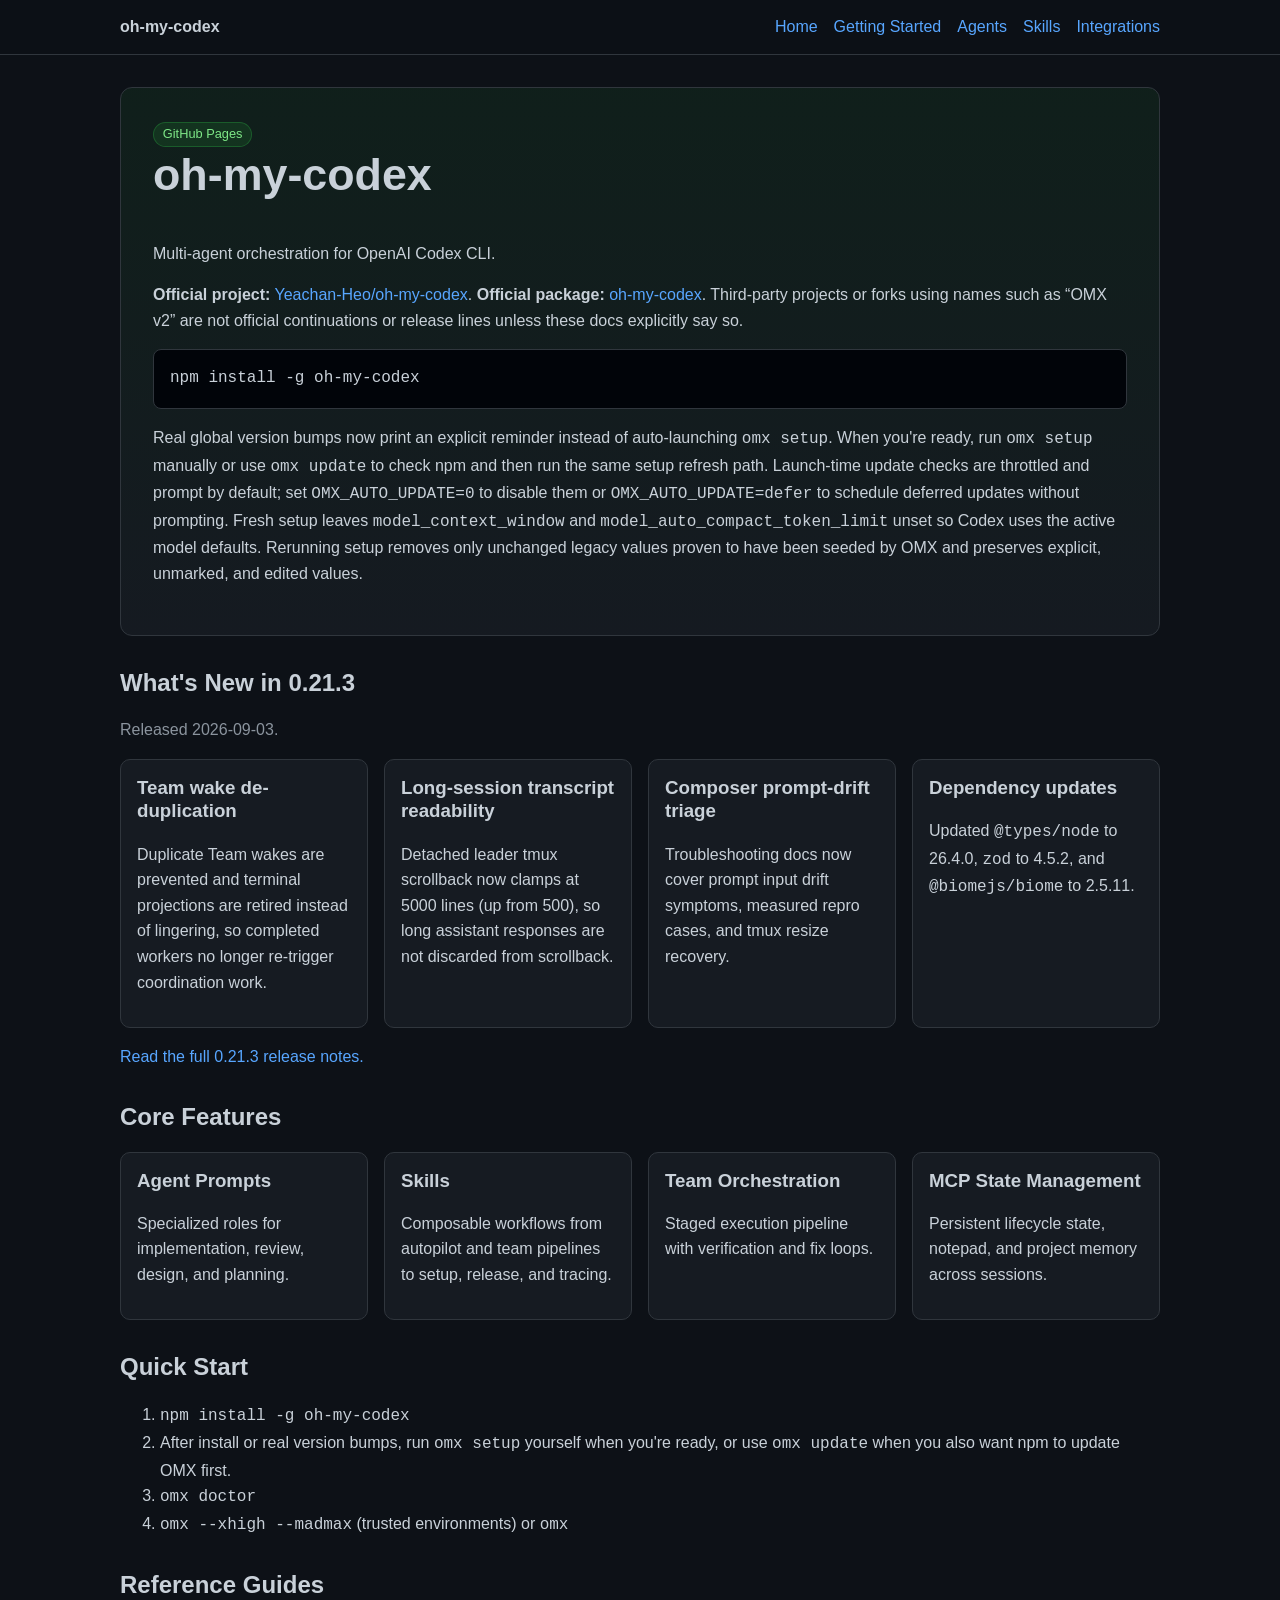
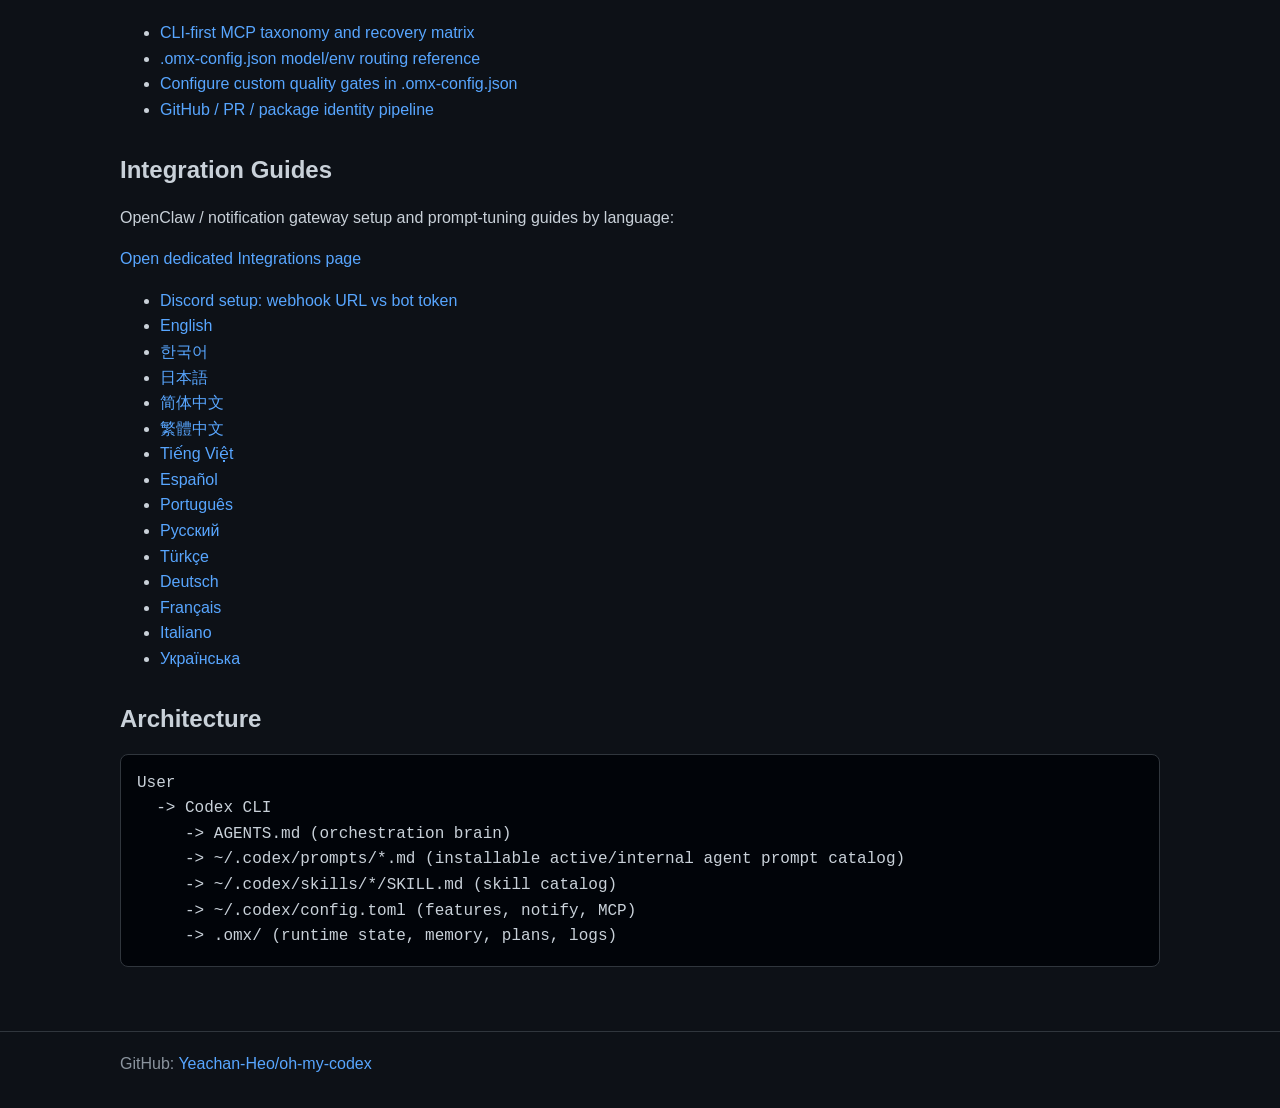
==== commit f600fcfc: "docs: link quality gates config guide" ====
--- a/docs/index.html
+++ b/docs/index.html
@@ -80,6 +80,7 @@
       <ul>
         <li><a href="./architecture/cli-first-mcp-taxonomy.md">CLI-first MCP taxonomy and recovery matrix</a></li>
         <li><a href="./reference/omx-config-schema-routing.md">.omx-config.json model/env routing reference</a></li>
+        <li><a href="./reference/omx-config-quality-gates.md">Configure custom quality gates in .omx-config.json</a></li>
         <li><a href="./pipeline/github-pr-package-identity.md">GitHub / PR / package identity pipeline</a></li>
       </ul>
 
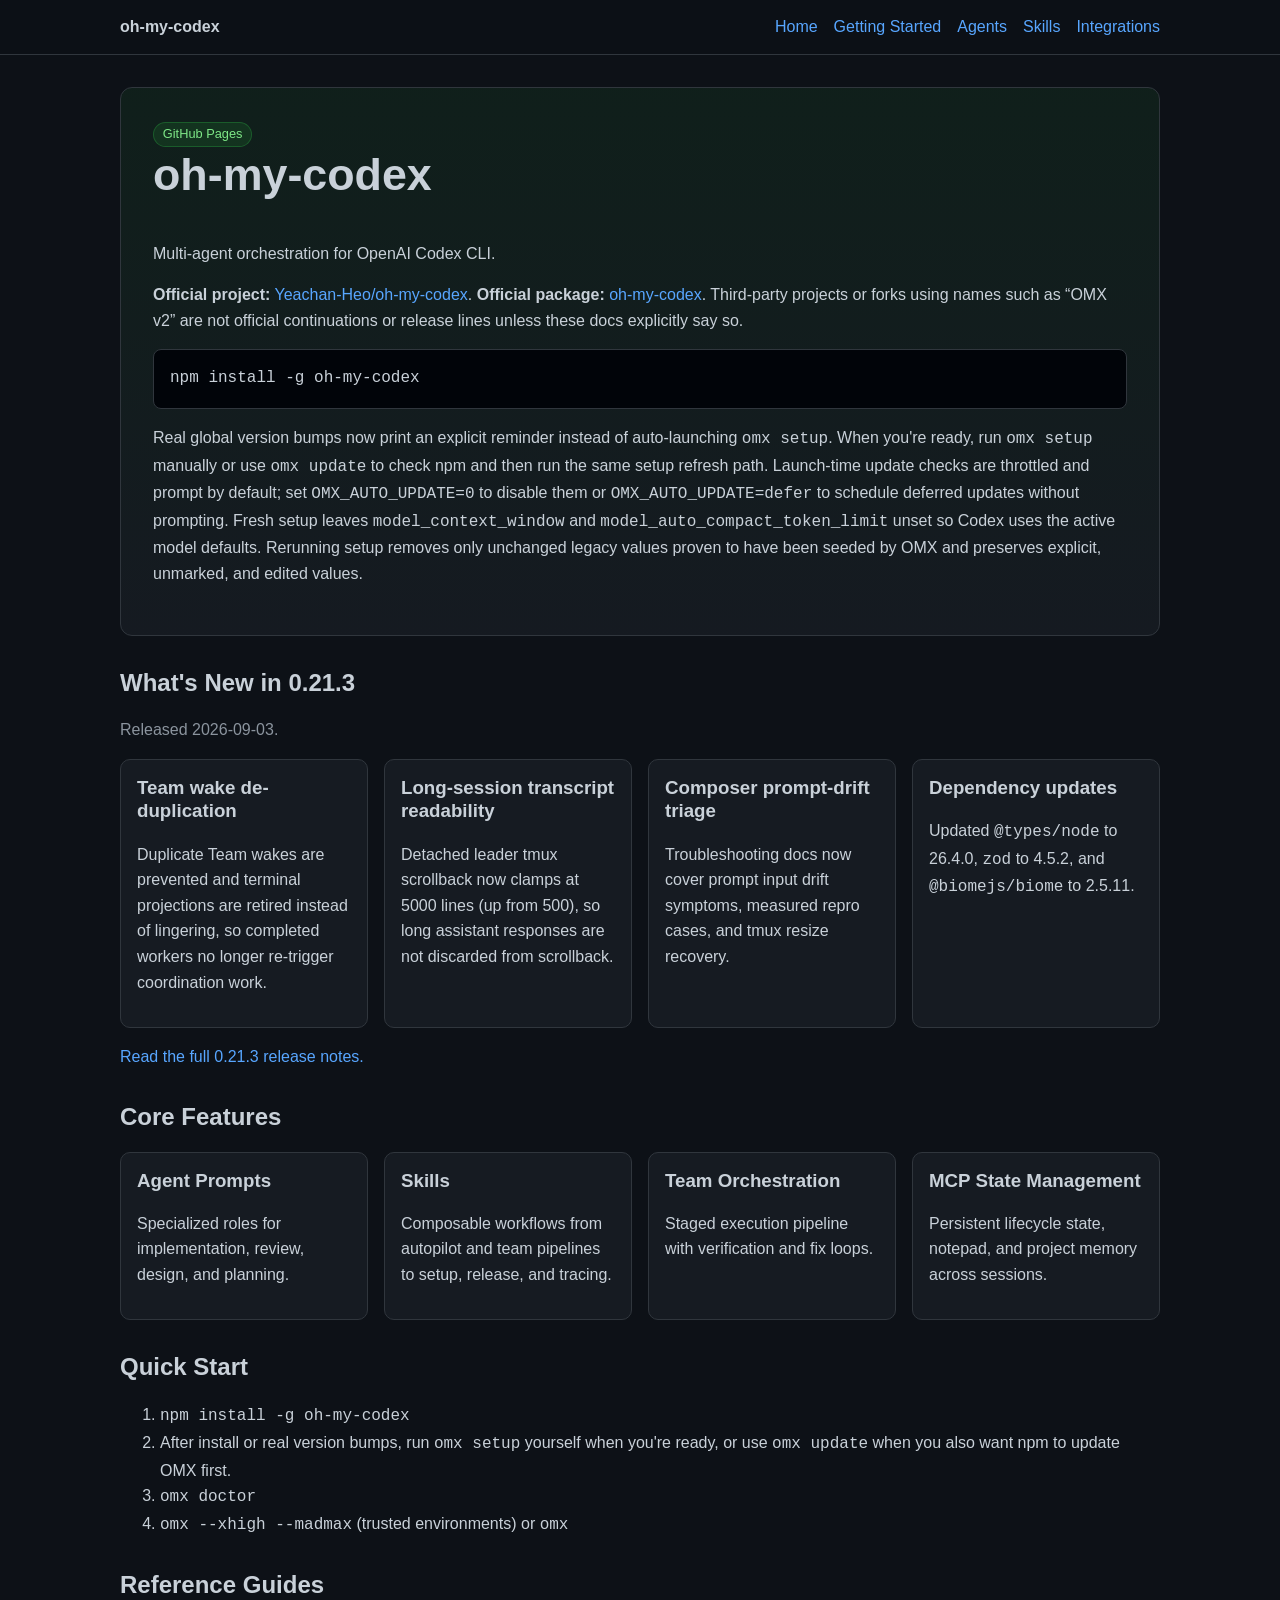
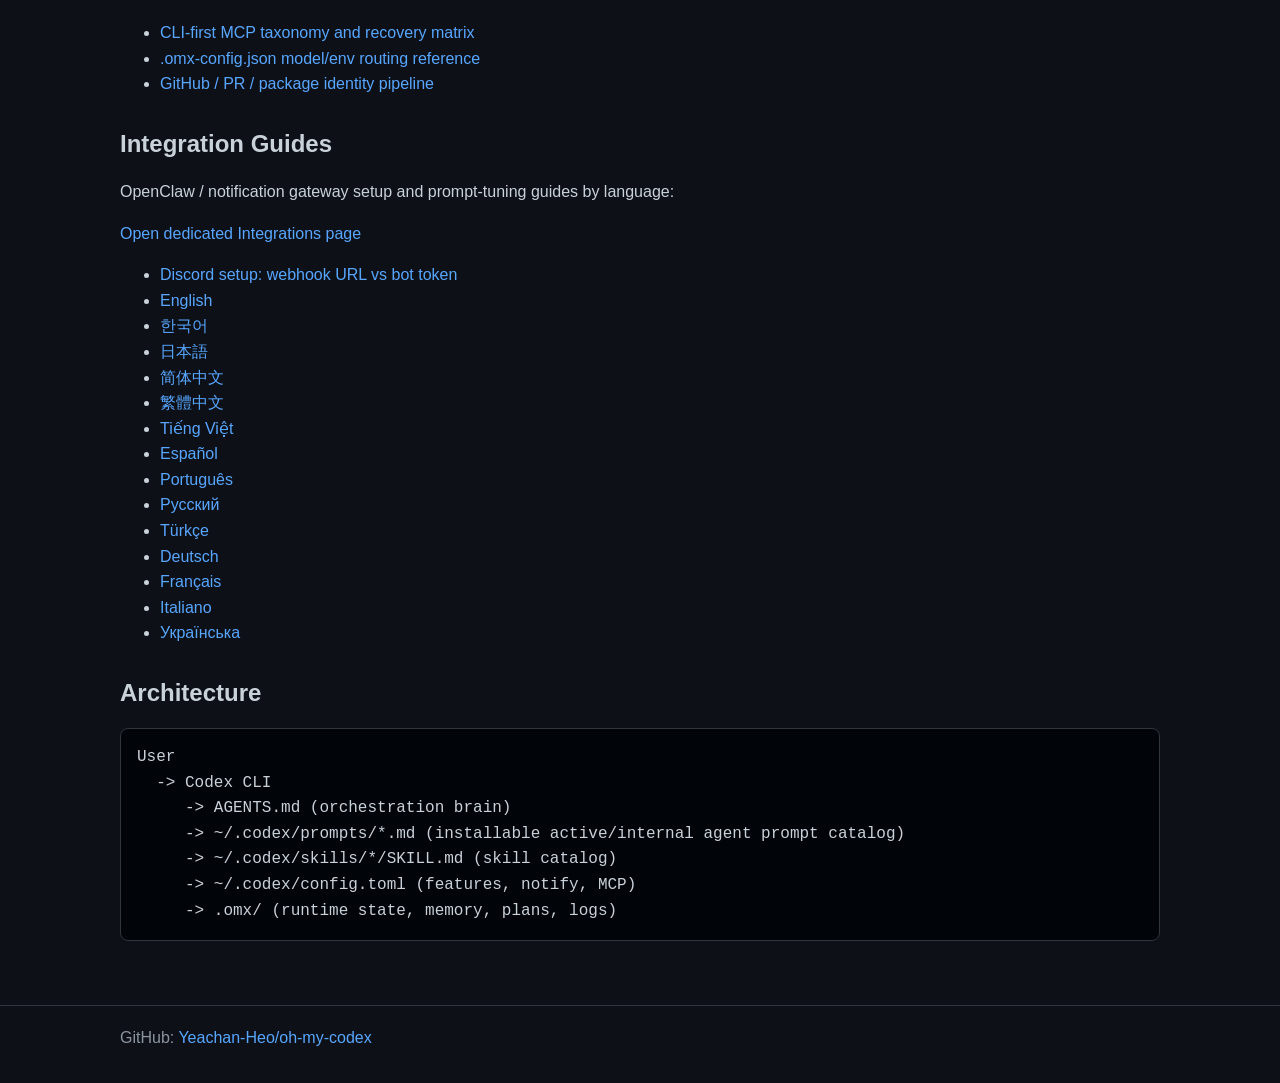
==== commit b21b95b1: "site: auto-sync from oh-my-codex source v0.21.48" ====
--- a/docs/index.html
+++ b/docs/index.html
@@ -80,7 +80,6 @@
       <ul>
         <li><a href="./architecture/cli-first-mcp-taxonomy.md">CLI-first MCP taxonomy and recovery matrix</a></li>
         <li><a href="./reference/omx-config-schema-routing.md">.omx-config.json model/env routing reference</a></li>
-        <li><a href="./reference/omx-config-quality-gates.md">Configure custom quality gates in .omx-config.json</a></li>
         <li><a href="./pipeline/github-pr-package-identity.md">GitHub / PR / package identity pipeline</a></li>
       </ul>
 
